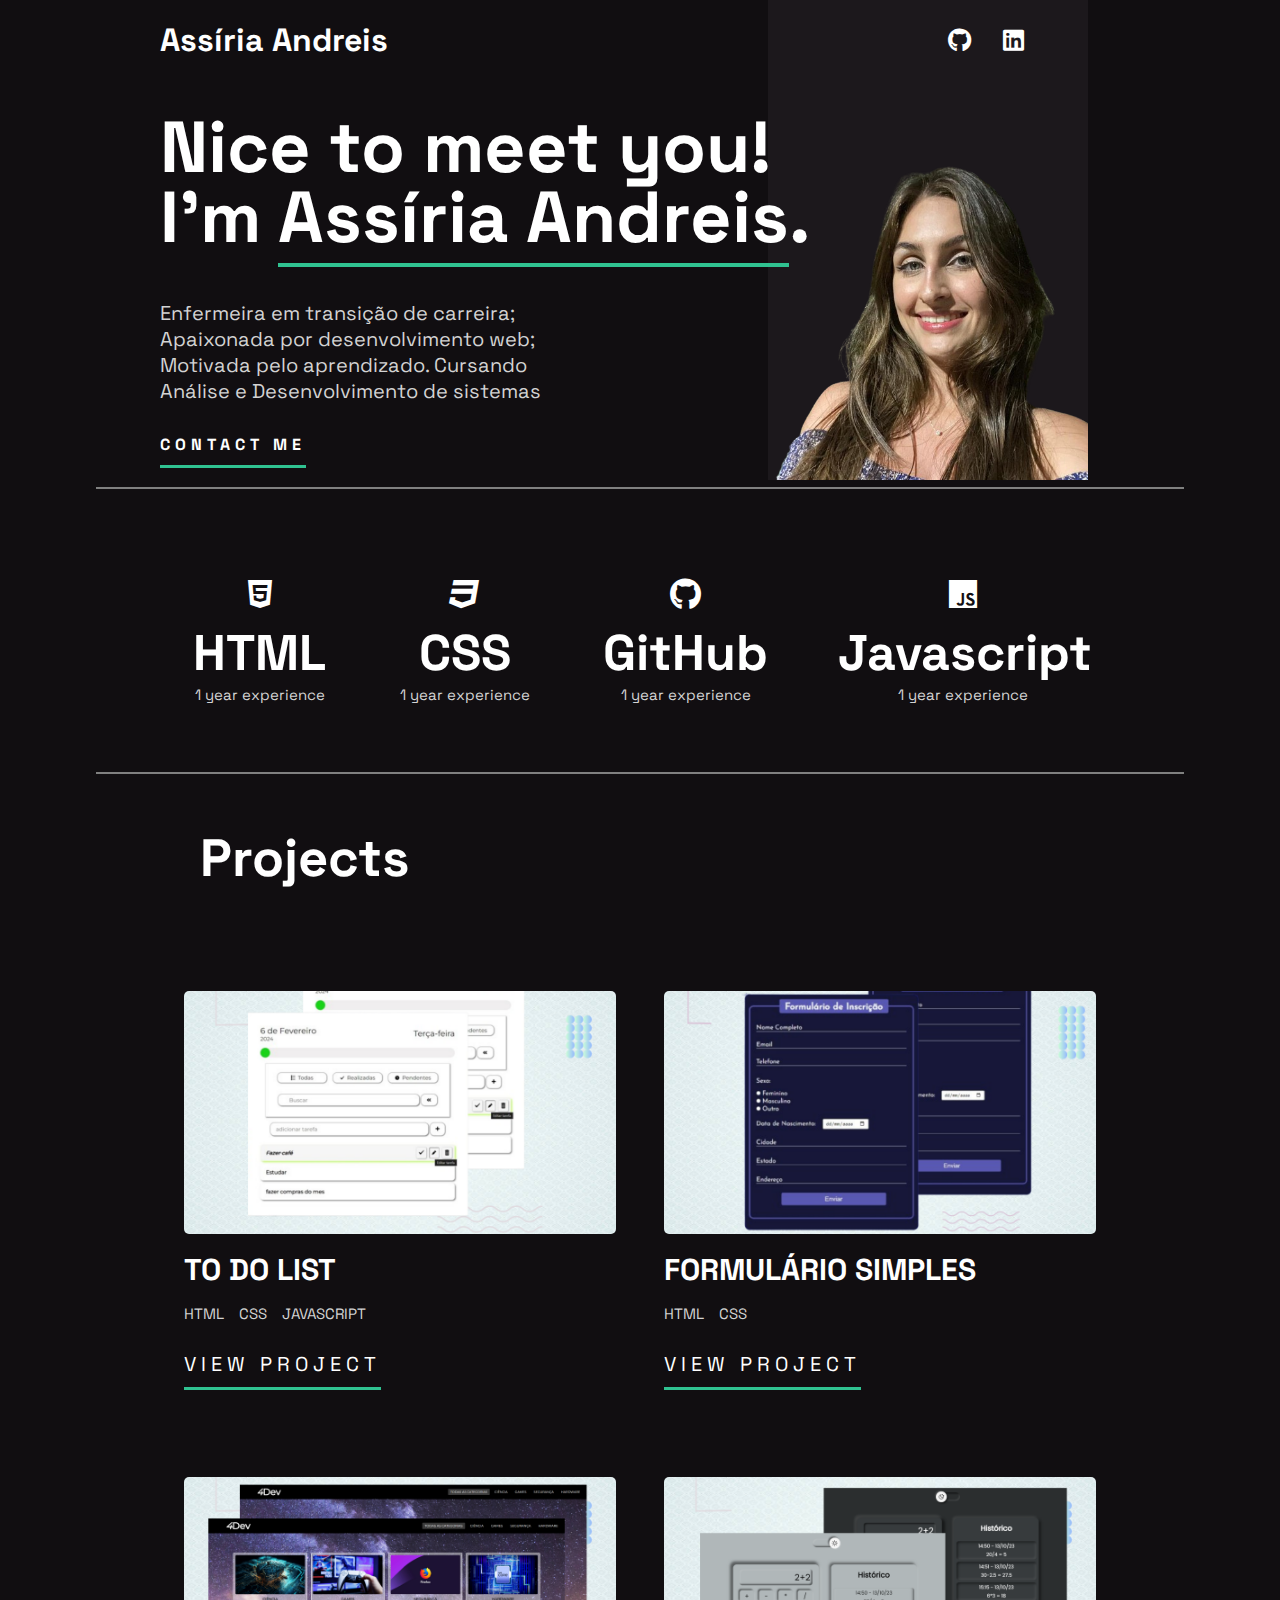
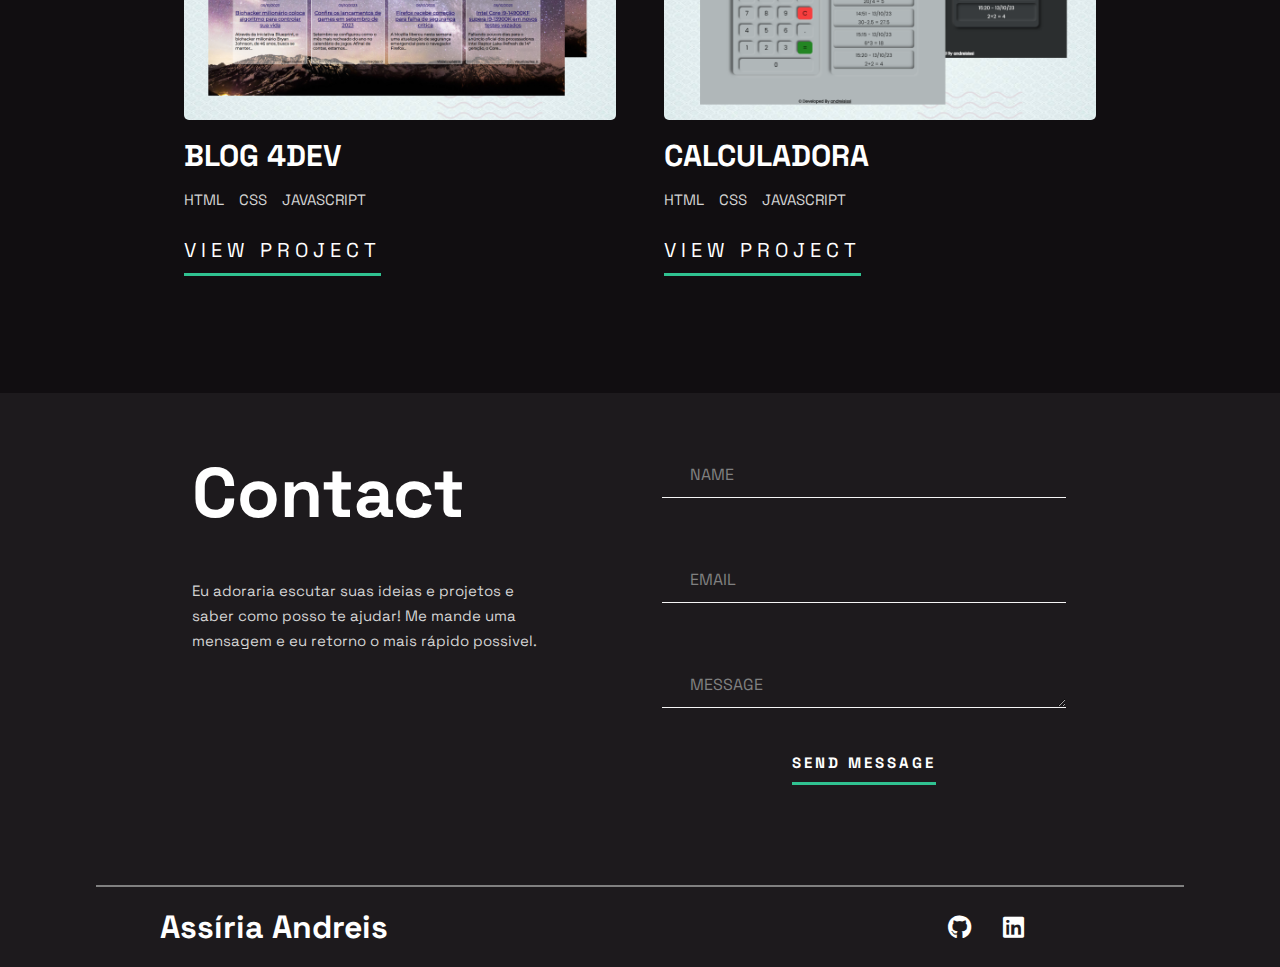
==== index.html @ 03dac084 "ajuste de caminhos" ====
<!DOCTYPE html>
<html lang="pt-BR">
<head>
   <meta charset="UTF-8">
   <meta name="viewport" content="width=device-width, initial-scale=1.0">
   <link rel="stylesheet" href="https://cdnjs.cloudflare.com/ajax/libs/font-awesome/6.5.1/css/all.min.css">
   <!-- FONT -->
   <link rel="preconnect" href="https://fonts.googleapis.com">
   <link rel="preconnect" href="https://fonts.gstatic.com" crossorigin>
   <link href="https://fonts.googleapis.com/css2?family=Space+Grotesk&display=swap" rel="stylesheet">
   <!-- ARQUIVO CSS -->
   <link rel="stylesheet" href="./assets/css/style.css">
   <link rel="stylesheet" href="./assets/css/media_query.css">
   <title>Portfólio - Assíria</title>
</head>
<body>
   <main>
      <nav class="container_nav_footer">
         <h1><strong>Assíria Andreis</strong></h1>
         <ul>
            <a href="https://github.com/andreisissi" target="_blank"><i class="fa-brands fa-github" style="color: #ffff"></i></a>
            <a href="https://www.linkedin.com/in/ass%C3%ADria-andreis-171aa1245/"><i class="fa-brands fa-linkedin" style="color: #ffff"></i></a>
         </ul>
      </nav>
<!-- PROFILE -->
      <section id="profile">
         <div class="container_foto">         
            <img src="./assets/img/me.png" alt="uma foto de Assíria sorrindo">
         </div>
         <div class="container_profile">
            <h2>Nice to meet you! <br> I'm <span class="span_name">Assíria Andreis</span>.</h2>
            <p>Enfermeira em transição de carreira;<br> Apaixonada por desenvolvimento web;<br> Motivada pelo aprendizado. Cursando<br> Análise e Desenvolvimento de sistemas</p>
            <a href="mailto:sissi.andreis@gmail.com"><strong>contact me</strong></a>
         </div>
      </section>
      <hr class="linha_hr">
<!-- EXPERIENCES -->
      <section id="experiences">

            <div class="div_experiences" style="text-transform: uppercase;">
               <i class="fa-brands fa-html5"></i><br>
               <strong>html</strong>
               <p>1 Year Experience</p>
            </div>

            <div class="div_experiences" style="text-transform: uppercase;">
               <i class="fa-brands fa-css3"></i><br>
               <strong>css</strong>
               <p>1 Year Experience</p>
            </div>
            
            <div class="div_experiences">
               <i class="fa-brands fa-github"></i><br>
               <strong>GitHub</strong>
               <p>1 Year Experience</p>
            </div>

            <div class="div_experiences">
               <i class="fa-brands fa-js"></i><br>
               <strong>Javascript</strong>
               <p>1 Year Experience</p>
            </div>

      </section>
      <hr class="linha_hr">
<!-- PROJETCS -->
      <section id="projects">
         <h2>Projects</h2>

         <div class="container_projetcs">
            <div class="container_img">
               <img src="./assets/img/todolist.img.png" alt="Imagem mostrando o To Do List pronto" class="project_img">
            </div>
            <p><strong>to do list</strong></p>
            <div class="container_span">
               <span>html</span>
               <span>css</span>
               <span>javascript</span>
            </div>
            <br>

            <a href="https://andreisissi.github.io/desafio_MOTOrez/" target="_blank">view project</a>
         </div>

         <div class="container_projetcs">
            <div class="container_img">
               <img src="./assets/img/formulario.img.png" alt="Imagem mostrando o formulário estático pronto com HTML e CSS" class="project_img">
            </div>
            <p><strong>formulário simples</strong></p>
            <div class="container_span">
               <span>html</span>
               <span>css</span>
            </div>
            <br>

            <a href="https://github.com/andreisissi/Formulario" target="_blank">view project</a>
         </div>

         <div class="container_projetcs">
            <div class="container_img">
               <img src="./assets/img/blog.img.png" alt="Imagem mostrando o Blog pronto com 4 cards falando sobre tecnologia" class="project_img">
            </div>
               <p><strong>Blog 4Dev</strong></p>
            <div class="container_span">
               <span>html</span>
               <span>css</span>
               <span>javascript</span>
            </div>
            <br>

            <a href="https://andreisissi.github.io/BlogJS/" target="_blank">view project</a>
         </div>

         <div class="container_projetcs">
            <div class="container_img">
               <img src="./assets/img/calculadora.img.png" alt="Imagem mostrando a calculadora pronta com o histórico ao lado. Ela possui modo ligth e modo dark" class="project_img">
            </div>
               <p><strong>Calculadora</strong></p>
            <div class="container_span">
               <span>html</span>
               <span>css</span>
               <span>javascript</span>
            </div>
            <br>

            <a href="https://andreisissi.github.io/calculadora-/" target="_blank">view project</a>
         </div>

      </section>
<!-- CONTACT -->
      <section id="contact">
         <div class="container_h2_contato">
            <h2>Contact</h2>
            <p>Eu adoraria escutar suas ideias e projetos e <br>saber como posso te ajudar! Me mande uma <br>mensagem e eu retorno o mais rápido possivel.</p>
         </div>
         <form action="https://api.staticforms.xyz/submit" method="post" class="container_form">

            <div class="container_input">
               <input type="text" id="name" class="input_contact" name="contato" required>
               <label for="text">NAME</label>
            </div>

            <div class="container_input">
               <input type="email" id="email" class="input_contact" name="contato" required>
               <label for="email">EMAIL</label>
            </div>

            <div class="container_input">
               <textarea name="message" id="message" cols="30" rows="10" name="contato" class="input_contact text_area" required></textarea>
               <label for="message">MESSAGE</label>
            </div>

            <button type="submit"><strong>send message</strong></button>

            <input type="hidden" name="accessKey"value="43419e12-dc5d-4f3d-9ddc-fcda96025823">
            <input type="hidden" name="redirectTo" value="http://127.0.0.1:5500/thankyou.html">
         </form>
         <hr class="linha_hr">
<!-- FOOTER -->
               <footer class="container_nav_footer">
                  <h1><strong>Assíria Andreis</strong></h1>
                  <ul>
                     <a href="https://github.com/andreisissi" target="_blank"><i class="fa-brands fa-github" style="color: #ffff"></i></a>
                     <a href="https://www.linkedin.com/in/ass%C3%ADria-andreis-171aa1245/"><i class="fa-brands fa-linkedin" style="color: #ffff"></i></a>
                  </ul>
               </footer>
         
      </section>

   </main>
</body>
</html>
---- assets/css/style.css ----
* {
   margin: 0;
   padding: 0;
   box-sizing: border-box;
}

:root {
   --border-color: rgb(48, 194, 145); 
   --background-body: #110e11;
   --color-font-body: white;
   --gray: lightgray;
}

body {
   background-color: var(--background-body);
   color: var(--color-font-body);
   font-family: 'Space Grotesk', sans-serif;
} 

/* -------------  NAV  ------------- */

.container_nav_footer {
   display: flex;
   align-items: center;
   flex-direction: column;
   padding-bottom: 50px;
}

.container_nav_footer h1 {
   font-size: 1.5rem;
   line-height: 5rem;
}

.container_nav_footer ul {
   display: flex;
   gap: 1rem;
   font-size: 1.3rem;
}

/* -------------  PROFILE  ------------- */

.container_foto {
   position: relative;
   background: linear-gradient(rgba(7, 19, 7, 0.076), #ffffff1f);
   width: 15rem;
   height: 17rem;
   z-index: -1;
   margin: auto;
}

.container_foto img {
   position: relative;
   width: 15rem;
   margin-top: 2rem;
}

.container_profile {
   margin: 5rem 0 5rem;
   text-align: center;
}

.container_profile h2 {
   font-size: 2rem;
}

.span_name {
   border-bottom: 4px solid var(--border-color);
}

.container_profile p {
   margin: 30px 0;
   color: var(--gray);
}

.container_profile a {
   text-align: center;
   text-decoration: none;
   color: var(--color-font-body);
   text-transform: uppercase;
   border-bottom: 3px solid var(--border-color);
   padding-bottom: 10px;
   letter-spacing: 5px;
}

.linha_hr {
   width: 90%;
   margin: auto;
}

/* -------------  EXPERIENCES ------------- */

.div_experiences {
   font-size: 30px;
   text-align: center;
   margin: 30px;
}

.div_experiences p {
   font-size: 15px; 
   color: var(--gray);
   text-transform: lowercase;
}

/* -------------  PROJECTS  ------------- */

#projects {
   font-size: 25px;
   width: 90%;
   margin: auto;
   margin-top: 5rem;
}

.container_projetcs{
   font-size: 20px;
   text-transform: uppercase;
   margin: auto;
   margin-top: 30px;
}

.container_projetcs img {
   width: 90%;
   margin-top: 20px;
   border-radius: 5px;
}

.container_projetcs p {
   margin: 10px 0;
   font-size: 25px;
}

.container_projetcs span {
   color: var(--gray);
   font-size: 15px;
   margin-right: 10px;
   margin-bottom: 10px;
}

.container_projetcs a {
   text-decoration: none;
   color: var(--color-font-body);
   border-bottom: 3px solid var(--border-color);
   padding-bottom: 10px;
   letter-spacing: 5px;
   font-size: 15px;
}

/* -------------  CONTACT  ------------- */

#contact {
   background-color: rgba(255, 255, 255, 0.051);
   margin-top: 80px;
   width: 100%;
   display: flex;
   flex-direction: column;
}

#contact h2 {
   font-size: 40px;
   text-align: center;
   padding: 50px 0 30px;
}

#contact p {
   width: 100%;
   text-align: center;
   margin-bottom: 50px;
   color: var(--gray);
   line-height: 25px;
}

.container_form {
   padding-bottom: 100px;
   display: flex;
   flex-direction: column;
}

.container_input{
   width: 100%;
   margin: 30px 0;
   position: relative;
   text-align: center;
}

.container_input label {
   position: absolute;
   top: 1px;
   left: 50px;
   cursor: pointer;
   color: gray;
}

.input_contact {
   width: 90%;
   height: 35px;
   background: none;
   border: none;
   outline: none;
   color: var(--color-font-body);

   border-bottom: 1px solid whitesmoke;
   font-size: 20px;
   margin-bottom: 10px;
   cursor: pointer;
}

.input_contact:focus {
   border-bottom: 2px solid var(--border-color);
}

.input_contact:focus ~ label,
.input_contact:valid ~ label {
   transform: translateY(-20px);
   transition: ease-in .3s;
   font-size: 13px;
   color: var(--border-color);
}

#contact button {
   background: none;
   border: none;
   color: var(--color-font-body);

   text-transform: uppercase;
   font-family: 'Space Grotesk', sans-serif;
   cursor: pointer;

   border-bottom: 3px solid var(--border-color);
   letter-spacing: 3px;
   font-size: 15px;
   padding-bottom: 10px;
   align-self: center;
}

/* PAGINA DO OBRIGADO */

.obrigada {
   display: flex;
   align-items: center;
   justify-content: center;
   flex-direction: column;
   margin-top: 15rem;
   line-height: 60px;
}

.obrigada h1 {
   font-size: 50px;
}

.obrigada p {
   font-size: 20px;
}

.obrigada a {
   border: 2px solid rgba(229, 228, 228, 0.353);
   border-radius: 5px;
   color: whitesmoke;
   padding: 2px 30px;
   font-size: 25px;
   text-decoration: none;
}

.obrigada a:hover {
   background-color: rgba(229, 228, 228, 0.176);
}
---- assets/css/media_query.css ----
/*
pequenas telas: até 600px
Celular: de 600px até 768px
Tablet: 768px até 992px
Desktop: 992px até 1200px
Grandes telas: acima de 1200px 
*/

@media screen and (min-width: 768px) and (max-width: 992px) { /* TABLET */

   /* -------------  NAV  ------------- */

.container_nav_footer {
   flex-direction: row;
   justify-content: space-between;
   padding: 0 2.5rem;
}

.container_nav_footer h1 {
   font-size: 2rem;
}

.container_nav_footer ul {
   display: flex;
   gap: 2rem;
   font-size: 1.5rem;
   margin-right: 4rem;
}

/* -------------  PROFILE  ------------- */

.container_foto {
   position: absolute;
   background: #1c181c;
   width: 20rem;
   height: 30rem;
   top: 0;
   right: 0;
}

.container_foto img {
   position: relative;
   width: 20rem;
   margin-top: 10rem;
}

.container_profile {
   text-align: left;
   margin-left: 2.5rem;
}

.container_profile h2 {
   font-size: 3rem;
}

.linha_hr {
   width: 90%;
   margin: auto;
   border: 1px solid gray;
}

/* -------------  EXPERIENCES ------------- */

#experiences {
   display: flex;
   flex-wrap: wrap;
   padding: 3rem 0;
   width: 90%;
   margin: auto;
}

.div_experiences {
   font-size: 50px;
   width: 300px;
   margin: 20px 0;
   text-align: left;
}

.div_experiences i {
   font-size: 35px;
}
/* -------------  PROJECTS  ------------- */

#projects {
   font-size: 40px;
   display: flex;
   flex-wrap: wrap;
}

#projects h2 {
   width: 100%;
}

.container_projetcs{
   width: 50%;
}

.container_projetcs p {
   font-size: 20px;
}

/* -------------  CONTACT  ------------- */

#contact h2 {
   font-size: 60px;
}

.container_input{
   width: 75%;
   margin: auto;
}

.input_contact {
   margin-bottom: 3rem;
}

}

@media screen and (min-width: 992px) and (max-width: 1200px) {  /* DESKTOP */

      /* -------------  NAV  ------------- */

.container_nav_footer {
   flex-direction: row;
   justify-content: space-between;
   padding: 0 5.5rem;
   width: 100%;
}

.container_nav_footer h1 {
   font-size: 1.5rem;
}

.container_nav_footer ul {
   display: flex;
   gap: 2rem;
   font-size: 1.5rem;
   margin-right: 4rem;
}

/* -------------  PROFILE  ------------- */

#profile {
   margin: 0 5.5rem;
}

.container_foto {
   position: absolute;
   background: #1c181c;
   width: 20rem;
   height: 30rem;
   top: 0;
   right: 5.5rem;
}

.container_foto img {
   position: relative;
   width: 20rem;
   margin-top: 10rem;
}

.container_profile {
   text-align: left;
   margin: 3rem 0 ;
}

.container_profile h2 {
   font-size: 4.2rem;
   line-height: 70px;
   margin-bottom: 3rem;
}

.container_profile p {
   letter-spacing: 1px;
}

.linha_hr {
   margin: auto;
   width: 85%;
   border: 1px solid gray;
}

/* -------------  EXPERIENCES ------------- */

#experiences {
   display: flex;
   padding: 3rem 0;
   margin: 0 5.5rem;
   justify-content: center;
}

.div_experiences {
   font-size: 40px;
   width: 220px;
   margin: 20px 0;
   text-align: center;
}

.div_experiences i {
   font-size: 2rem;
}

/* -------------  PROJECTS  ------------- */

#projects {
   display: flex;
   flex-wrap: wrap;
   margin: 3rem 5.5rem;
   font-size: 35px;
}

#projects h2 {
   width: 100%;
}

.container_projetcs{
   width: 45%;
   margin: 20px 10px;
}

.container_projetcs img {
   width: 100%;
   border-radius: 1px;
}

.container_projetcs p {
   font-size: 25px;
}

.container_projetcs span {
   margin-bottom: 5px;
}

.container_projetcs a {
   margin: 0;
}

/* -------------  CONTACT  ------------- */

#contact {
   display: flex;
   flex-direction: row;
   flex-wrap: wrap;
   width: 100%;
}

.container_h2_contato {
   width: 40%;
   margin-left: 5.5rem;
   display: flex;
   flex-wrap: wrap;
}

#contact h2 {
   font-size: 55px;
   height: 20%;
   margin: 40px 0 0 0;
   padding: 15px 0;
}

#contact p {
   font-size: 15px;
   text-align: left;
   margin: 15px 0 0 0;
   height: min-content;
   padding-bottom: 200px;
}

.container_form {
   width: 40%;
   margin: 2.5rem 0 0 4rem;
}

}

@media screen and (min-width: 1200px) {  /* GRANDES TELAS */
         /* -------------  NAV  ------------- */

.container_nav_footer {
   flex-direction: row;
   justify-content: space-between;
   padding: 0 10rem;
   width: 100%;
}

.container_nav_footer h1 {
   font-size: 2rem;
}

.container_nav_footer ul {
   display: flex;
   gap: 2rem;
   font-size: 1.5rem;
   margin-right: 6rem;
}

/* -------------  PROFILE  ------------- */

#profile {
   margin: 0 10rem;
}

.container_foto {
   position: absolute;
   background: #1c181c;
   width: 20rem;
   height: 30rem;
   top: 0;
   right: 12rem;
}

.container_foto img {
   position: relative;
   width: 20rem;
   margin-top: 10rem;
}

.container_profile {
   text-align: left;
   margin: 2rem 0 ;
}

.container_profile h2 {
   font-size: 4.5em;
   line-height: 70px;
   margin-bottom: 3rem;
}

.container_profile p {
   font-size: 20px;
}

.linha_hr {
   margin: auto;
   width: 85%;
   border: 1px solid gray;
}

/* -------------  EXPERIENCES ------------- */

#experiences {
   display: flex;
   justify-content: center;
   gap: 70px;

   margin: auto;
   padding: 3rem 0;
   width: 70%;
}

.div_experiences {
   font-size: 50px;
   width: 250px;
   margin: 20px 0;
   text-align: center;
}

.div_experiences i {
   font-size: 2rem;
}

/* -------------  PROJECTS  ------------- */

#projects {
   display: flex;
   flex-wrap: wrap;
   margin: auto;
   width: 75%;
   font-size: 35px;
   padding: 50px 0;
}

#projects h2 {
   width: 100%;
   margin-left: 2.5rem;
}

.container_projetcs{
   width: 45%;
   margin: auto;
   padding-top: 5rem;
}

.container_projetcs img {
   width: 100%;
   border-radius: 5px;
}

.container_projetcs p {
   font-size: 30px;
}

.container_projetcs span {
   margin-bottom: 5px;
}

.container_projetcs a {
   font-size: 20px;
}

/* -------------  CONTACT  ------------- */

#contact {
   display: flex;
   flex-direction: row;
   flex-wrap: wrap;

   justify-content: center;
}

.container_h2_contato {
   display: flex;
   flex-wrap: wrap;
   width: max-content;
   width: 35%;
}

#contact h2 {
   font-size: 70px;
   height: 20%;
   margin: 40px 0 0 0;
   padding: 15px 0;
}

#contact p {
   font-size: 15px;
   text-align: left;
   margin: 15px 0 0 0;
   height: min-content;
   padding-bottom: 200px;
}

.container_form {
  width: 35%;
  margin-top: 2.5rem;
}

}
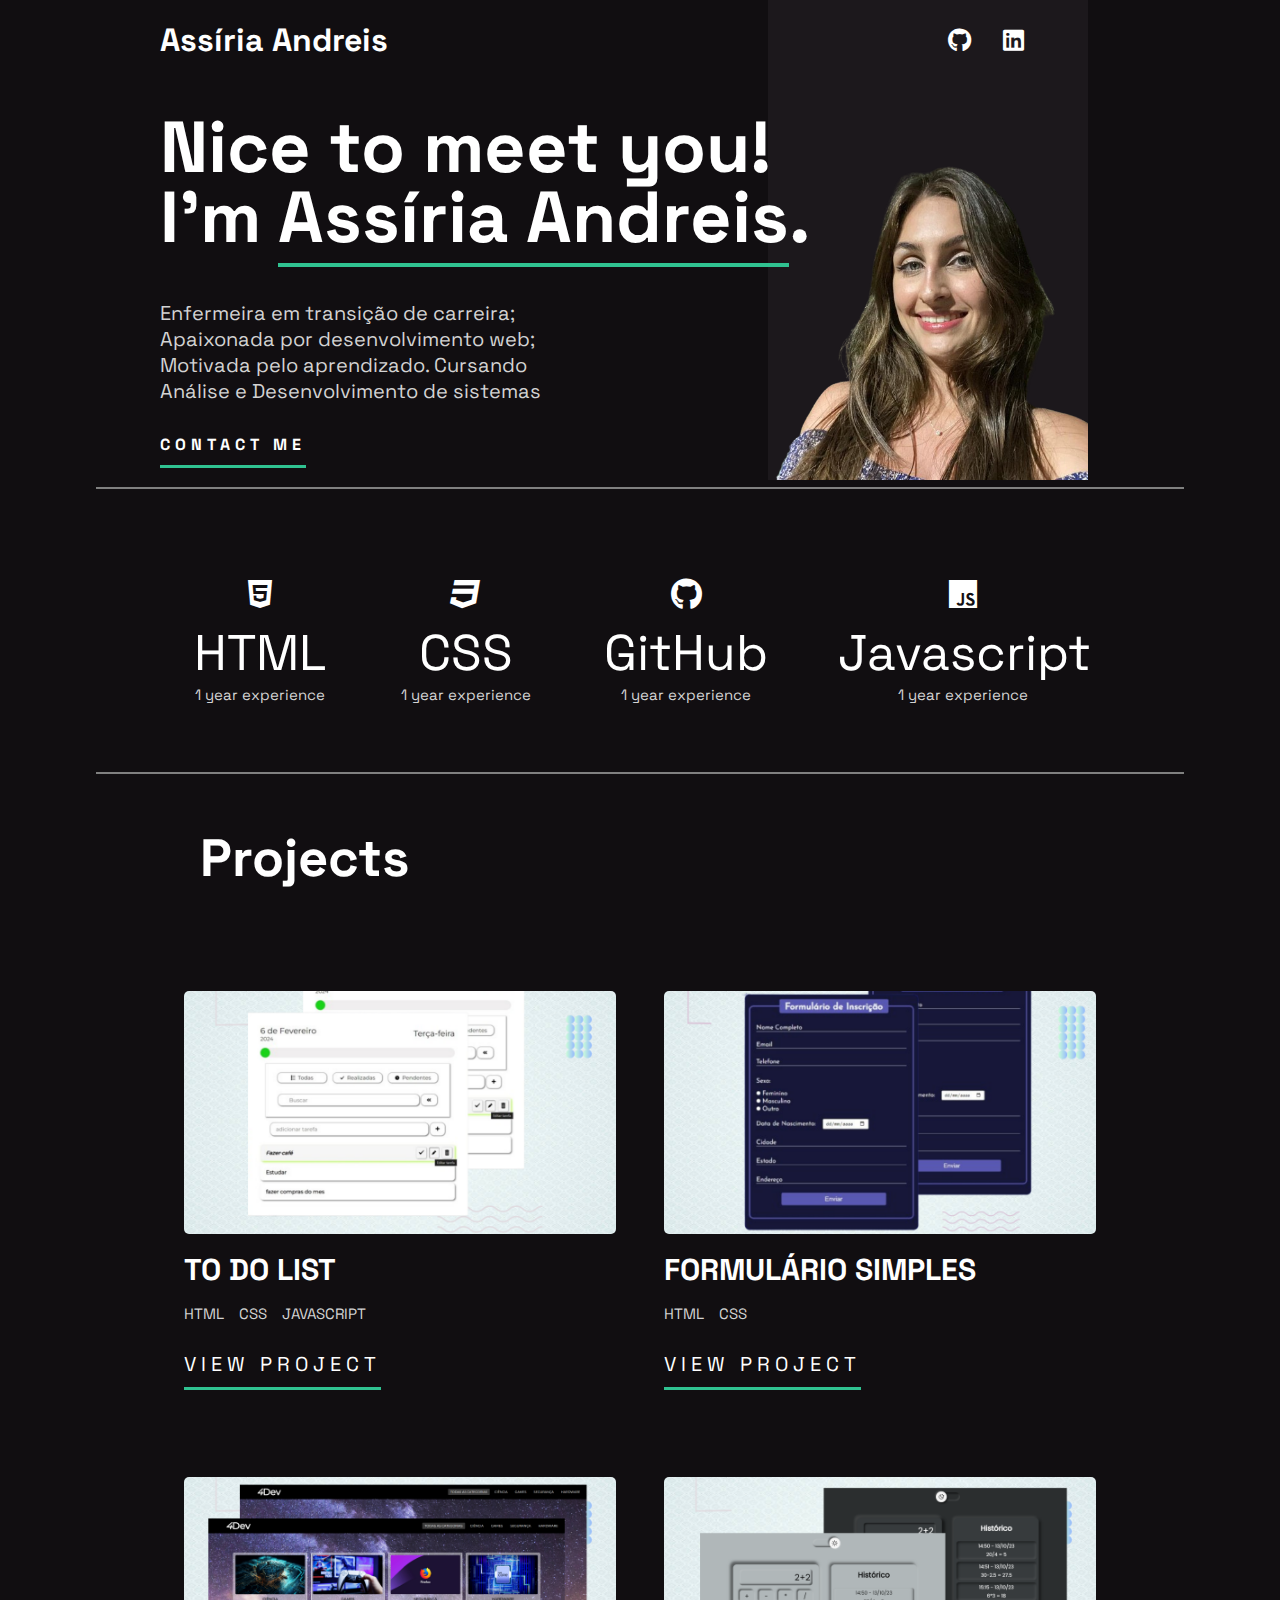
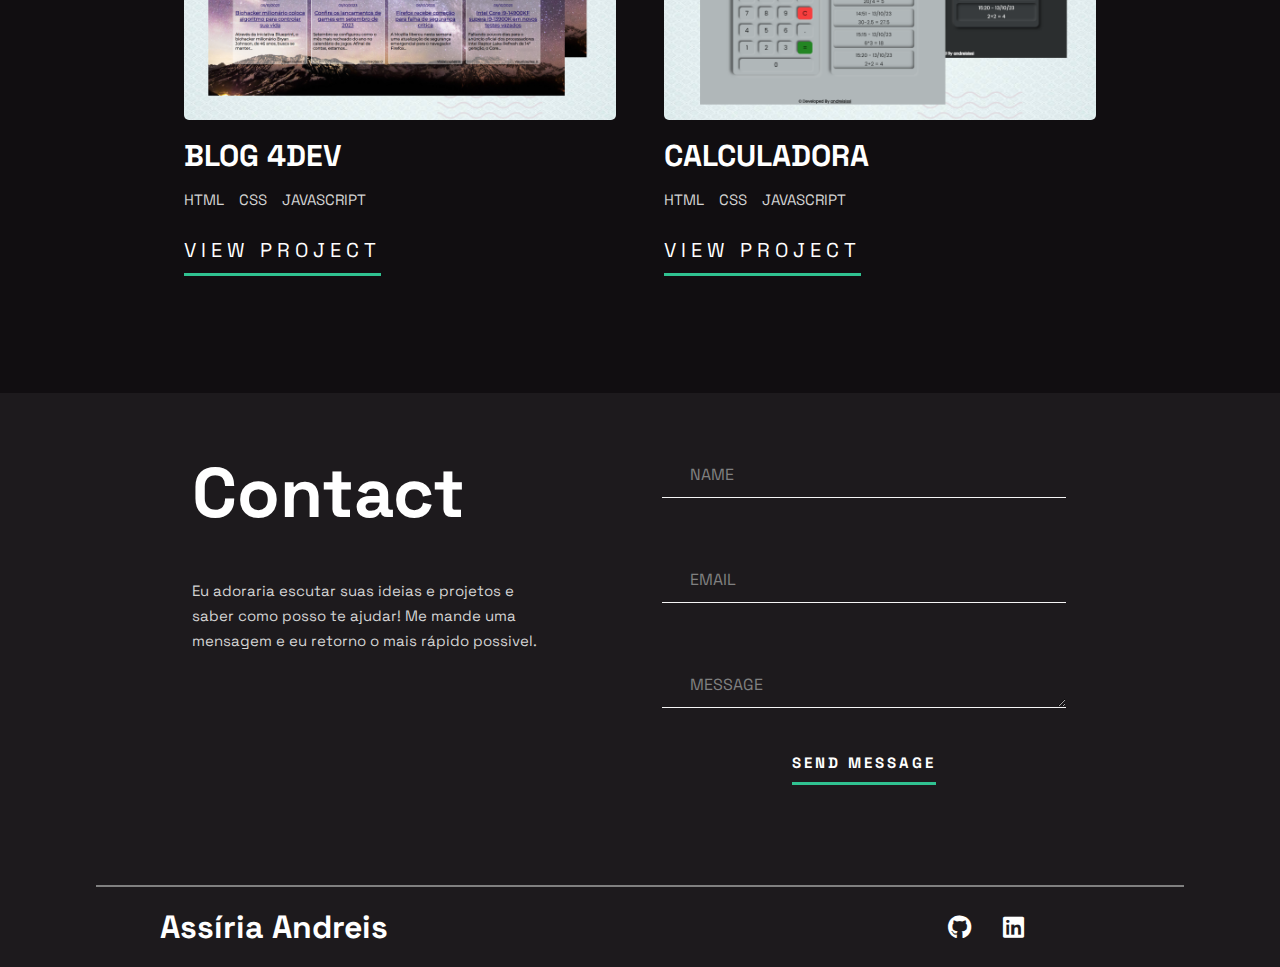
==== commit d558bf9f: "ajuste de classes" ====
--- a/index.html
+++ b/index.html
@@ -4,6 +4,7 @@
    <meta charset="UTF-8">
    <meta name="viewport" content="width=device-width, initial-scale=1.0">
    <link rel="stylesheet" href="https://cdnjs.cloudflare.com/ajax/libs/font-awesome/6.5.1/css/all.min.css">
+   <link rel="shortcut icon" href="/TarefaCSS/download20230504114118.png" type="image/x-icon">
    <!-- FONT -->
    <link rel="preconnect" href="https://fonts.googleapis.com">
    <link rel="preconnect" href="https://fonts.gstatic.com" crossorigin>
@@ -15,64 +16,66 @@
 </head>
 <body>
    <main>
-      <nav class="container_nav_footer">
-         <h1><strong>Assíria Andreis</strong></h1>
-         <ul>
+      <nav class="nav">
+         <h1 class="nav__h1">Assíria Andreis</h1>
+         <ul class="nav__ul">
             <a href="https://github.com/andreisissi" target="_blank"><i class="fa-brands fa-github" style="color: #ffff"></i></a>
             <a href="https://www.linkedin.com/in/ass%C3%ADria-andreis-171aa1245/"><i class="fa-brands fa-linkedin" style="color: #ffff"></i></a>
          </ul>
       </nav>
 <!-- PROFILE -->
-      <section id="profile">
-         <div class="container_foto">         
+      <section class="profileSection">
+         <div class="profileSection__imgContainer">         
             <img src="./assets/img/me.png" alt="uma foto de Assíria sorrindo">
          </div>
-         <div class="container_profile">
-            <h2>Nice to meet you! <br> I'm <span class="span_name">Assíria Andreis</span>.</h2>
-            <p>Enfermeira em transição de carreira;<br> Apaixonada por desenvolvimento web;<br> Motivada pelo aprendizado. Cursando<br> Análise e Desenvolvimento de sistemas</p>
+         <div class="profileSection__apresentacaoContainer">
+            <h2 class="apresentacaoContainer__h2">Nice to meet you! <br> I'm <span class="apresentacaoContainer__spanName">Assíria Andreis</span>.</h2>
+            <p class="apresentacaoContainer__sobreMim">Enfermeira em transição de carreira;<br> Apaixonada por desenvolvimento web;<br> Motivada pelo aprendizado. Cursando<br> Análise e Desenvolvimento de sistemas</p>
             <a href="mailto:sissi.andreis@gmail.com"><strong>contact me</strong></a>
          </div>
       </section>
       <hr class="linha_hr">
+
 <!-- EXPERIENCES -->
-      <section id="experiences">
+      <section class="experiencesSection">
 
-            <div class="div_experiences" style="text-transform: uppercase;">
+            <div class="experiencesSection__experiencesContainer" style="text-transform: uppercase;">
                <i class="fa-brands fa-html5"></i><br>
-               <strong>html</strong>
-               <p>1 Year Experience</p>
+               <p class="experiencesContainer__exp">html</p>
+               <p class="experiencesContainer__expTime">1 Year Experience</p>
             </div>
 
-            <div class="div_experiences" style="text-transform: uppercase;">
+            <div class="experiencesSection__experiencesContainer" style="text-transform: uppercase;">
                <i class="fa-brands fa-css3"></i><br>
-               <strong>css</strong>
-               <p>1 Year Experience</p>
+               <p class="experiencesContainer__exp">css</p>
+               <p class="experiencesContainer__expTime">1 Year Experience</p>
             </div>
             
-            <div class="div_experiences">
+            <div class="experiencesSection__experiencesContainer">
                <i class="fa-brands fa-github"></i><br>
-               <strong>GitHub</strong>
-               <p>1 Year Experience</p>
+               <p class="experiencesContainer__exp">GitHub</p>
+               <p class="experiencesContainer__expTime">1 Year Experience</p>
             </div>
 
-            <div class="div_experiences">
+            <div class="experiencesSection__experiencesContainer">
                <i class="fa-brands fa-js"></i><br>
-               <strong>Javascript</strong>
-               <p>1 Year Experience</p>
+               <p class="experiencesContainer__exp">Javascript</p>
+               <p class="experiencesContainer__expTime">1 Year Experience</p>
             </div>
 
       </section>
       <hr class="linha_hr">
+
 <!-- PROJETCS -->
-      <section id="projects">
+      <section class="projectsSection">
          <h2>Projects</h2>
 
-         <div class="container_projetcs">
-            <div class="container_img">
-               <img src="./assets/img/todolist.img.png" alt="Imagem mostrando o To Do List pronto" class="project_img">
+         <div class="projectsSection__projectsContainer">
+            <div class="projectsContainer__containerImg">
+               <img src="./assets/img/todolist.img.png" alt="Imagem mostrando o To Do List pronto">
             </div>
             <p><strong>to do list</strong></p>
-            <div class="container_span">
+            <div class="projectsSection__containerSpan">
                <span>html</span>
                <span>css</span>
                <span>javascript</span>
@@ -82,12 +85,12 @@
             <a href="https://andreisissi.github.io/desafio_MOTOrez/" target="_blank">view project</a>
          </div>
 
-         <div class="container_projetcs">
-            <div class="container_img">
-               <img src="./assets/img/formulario.img.png" alt="Imagem mostrando o formulário estático pronto com HTML e CSS" class="project_img">
+         <div class="projectsSection__projectsContainer">
+            <div class="projectsContainer__containerImg">
+               <img src="./assets/img/formulario.img.png" alt="Imagem mostrando o formulário estático pronto com HTML e CSS">
             </div>
             <p><strong>formulário simples</strong></p>
-            <div class="container_span">
+            <div class="projectsSection__containerSpan">
                <span>html</span>
                <span>css</span>
             </div>
@@ -96,12 +99,12 @@
             <a href="https://github.com/andreisissi/Formulario" target="_blank">view project</a>
          </div>
 
-         <div class="container_projetcs">
-            <div class="container_img">
-               <img src="./assets/img/blog.img.png" alt="Imagem mostrando o Blog pronto com 4 cards falando sobre tecnologia" class="project_img">
+         <div class="projectsSection__projectsContainer">
+            <div class="projectsContainer__containerImg">
+               <img src="./assets/img/blog.img.png" alt="Imagem mostrando o Blog pronto com 4 cards falando sobre tecnologia">
             </div>
                <p><strong>Blog 4Dev</strong></p>
-            <div class="container_span">
+            <div class="projectsSection__containerSpan">
                <span>html</span>
                <span>css</span>
                <span>javascript</span>
@@ -111,12 +114,12 @@
             <a href="https://andreisissi.github.io/BlogJS/" target="_blank">view project</a>
          </div>
 
-         <div class="container_projetcs">
-            <div class="container_img">
-               <img src="./assets/img/calculadora.img.png" alt="Imagem mostrando a calculadora pronta com o histórico ao lado. Ela possui modo ligth e modo dark" class="project_img">
+         <div class="projectsSection__projectsContainer">
+            <div class="projectsContainer__containerImg">
+               <img src="./assets/img/calculadora.img.png" alt="Imagem mostrando a calculadora pronta com o histórico ao lado. Ela possui modo ligth e modo dark">
             </div>
                <p><strong>Calculadora</strong></p>
-            <div class="container_span">
+            <div class="projectsSection__containerSpan">
                <span>html</span>
                <span>css</span>
                <span>javascript</span>
@@ -127,43 +130,43 @@
          </div>
 
       </section>
+
 <!-- CONTACT -->
-      <section id="contact">
-         <div class="container_h2_contato">
+      <section class="contactSection">
+         <div class="contactSection__textContato">
             <h2>Contact</h2>
             <p>Eu adoraria escutar suas ideias e projetos e <br>saber como posso te ajudar! Me mande uma <br>mensagem e eu retorno o mais rápido possivel.</p>
          </div>
-         <form action="https://api.staticforms.xyz/submit" method="post" class="container_form">
+         <form action="https://api.sheetmonkey.io/form/3cntwEdcuiCGkUKGxNbVMN" method="post" class="contactSection__containerForm">
 
-            <div class="container_input">
-               <input type="text" id="name" class="input_contact" name="contato" required>
+            <div class="containerForm__inputContainer">
+               <input type="text" id="name" class="inputContainer__input" name="name" required>
                <label for="text">NAME</label>
             </div>
 
-            <div class="container_input">
-               <input type="email" id="email" class="input_contact" name="contato" required>
+            <div class="containerForm__inputContainer">
+               <input type="email" id="email" class="inputContainer__input" name="email" required>
                <label for="email">EMAIL</label>
             </div>
 
-            <div class="container_input">
-               <textarea name="message" id="message" cols="30" rows="10" name="contato" class="input_contact text_area" required></textarea>
+            <div class="containerForm__inputContainer">
+               <textarea name="message" id="message" cols="30" rows="10" name="message" class="inputContainer__input" required></textarea>
                <label for="message">MESSAGE</label>
             </div>
 
             <button type="submit"><strong>send message</strong></button>
 
-            <input type="hidden" name="accessKey"value="43419e12-dc5d-4f3d-9ddc-fcda96025823">
-            <input type="hidden" name="redirectTo" value="http://127.0.0.1:5500/thankyou.html">
          </form>
          <hr class="linha_hr">
+
 <!-- FOOTER -->
-               <footer class="container_nav_footer">
-                  <h1><strong>Assíria Andreis</strong></h1>
-                  <ul>
-                     <a href="https://github.com/andreisissi" target="_blank"><i class="fa-brands fa-github" style="color: #ffff"></i></a>
-                     <a href="https://www.linkedin.com/in/ass%C3%ADria-andreis-171aa1245/"><i class="fa-brands fa-linkedin" style="color: #ffff"></i></a>
-                  </ul>
-               </footer>
+         <footer class="contactSection__footer">
+            <h1 class="footer__h1">Assíria Andreis</h1>
+            <ul class="footer__ul">
+               <a href="https://github.com/andreisissi" target="_blank"><i class="fa-brands fa-github" style="color: #ffff"></i></a>
+               <a href="https://www.linkedin.com/in/ass%C3%ADria-andreis-171aa1245/"><i class="fa-brands fa-linkedin" style="color: #ffff"></i></a>
+            </ul>
+         </footer>
          
       </section>
 
--- a/assets/css/style.css
+++ b/assets/css/style.css
@@ -19,19 +19,19 @@
 
 /* -------------  NAV  ------------- */
 
-.container_nav_footer {
+.nav {
    display: flex;
    align-items: center;
    flex-direction: column;
    padding-bottom: 50px;
 }
 
-.container_nav_footer h1 {
+.nav__h1 {
    font-size: 1.5rem;
    line-height: 5rem;
 }
 
-.container_nav_footer ul {
+.nav__ul {
    display: flex;
    gap: 1rem;
    font-size: 1.3rem;
@@ -39,7 +39,7 @@
 
 /* -------------  PROFILE  ------------- */
 
-.container_foto {
+.profileSection__imgContainer {
    position: relative;
    background: linear-gradient(rgba(7, 19, 7, 0.076), #ffffff1f);
    width: 15rem;
@@ -48,31 +48,31 @@
    margin: auto;
 }
 
-.container_foto img {
+.profileSection__imgContainer img {
    position: relative;
    width: 15rem;
    margin-top: 2rem;
 }
 
-.container_profile {
+.profileSection__apresentacaoContainer {
    margin: 5rem 0 5rem;
    text-align: center;
 }
 
-.container_profile h2 {
+.apresentacaoContainer__h2 {
    font-size: 2rem;
 }
 
-.span_name {
+.apresentacaoContainer__spanName {
    border-bottom: 4px solid var(--border-color);
 }
 
-.container_profile p {
+.apresentacaoContainer__sobreMim {
    margin: 30px 0;
    color: var(--gray);
 }
 
-.container_profile a {
+.profileSection__apresentacaoContainer a {
    text-align: center;
    text-decoration: none;
    color: var(--color-font-body);
@@ -89,13 +89,13 @@
 
 /* -------------  EXPERIENCES ------------- */
 
-.div_experiences {
+.experiencesSection__experiencesContainer {
    font-size: 30px;
    text-align: center;
    margin: 30px;
 }
 
-.div_experiences p {
+.experiencesContainer__expTime {
    font-size: 15px; 
    color: var(--gray);
    text-transform: lowercase;
@@ -103,39 +103,39 @@
 
 /* -------------  PROJECTS  ------------- */
 
-#projects {
+.projectsSection {
    font-size: 25px;
    width: 90%;
    margin: auto;
    margin-top: 5rem;
 }
 
-.container_projetcs{
+.projectsSection__projectsContainer{
    font-size: 20px;
    text-transform: uppercase;
    margin: auto;
    margin-top: 30px;
 }
 
-.container_projetcs img {
+.projectsContainer__containerImg img {
    width: 90%;
    margin-top: 20px;
    border-radius: 5px;
 }
 
-.container_projetcs p {
+.projectsSection__projectsContainer p {
    margin: 10px 0;
    font-size: 25px;
 }
 
-.container_projetcs span {
+.projectsSection__containerSpan span {
    color: var(--gray);
    font-size: 15px;
    margin-right: 10px;
    margin-bottom: 10px;
 }
 
-.container_projetcs a {
+.projectsSection__projectsContainer a {
    text-decoration: none;
    color: var(--color-font-body);
    border-bottom: 3px solid var(--border-color);
@@ -146,7 +146,7 @@
 
 /* -------------  CONTACT  ------------- */
 
-#contact {
+.contactSection {
    background-color: rgba(255, 255, 255, 0.051);
    margin-top: 80px;
    width: 100%;
@@ -154,13 +154,13 @@
    flex-direction: column;
 }
 
-#contact h2 {
+.contactSection__textContato h2 {
    font-size: 40px;
    text-align: center;
    padding: 50px 0 30px;
 }
 
-#contact p {
+.contactSection__textContato p {
    width: 100%;
    text-align: center;
    margin-bottom: 50px;
@@ -168,20 +168,20 @@
    line-height: 25px;
 }
 
-.container_form {
+.contactSection__containerForm {
    padding-bottom: 100px;
    display: flex;
    flex-direction: column;
 }
 
-.container_input{
+.containerForm__inputContainer {
    width: 100%;
    margin: 30px 0;
    position: relative;
    text-align: center;
 }
 
-.container_input label {
+.containerForm__inputContainer label {
    position: absolute;
    top: 1px;
    left: 50px;
@@ -189,7 +189,7 @@
    color: gray;
 }
 
-.input_contact {
+.inputContainer__input {
    width: 90%;
    height: 35px;
    background: none;
@@ -203,19 +203,19 @@
    cursor: pointer;
 }
 
-.input_contact:focus {
+.inputContainer__input:focus {
    border-bottom: 2px solid var(--border-color);
 }
 
-.input_contact:focus ~ label,
-.input_contact:valid ~ label {
+.inputContainer__input:focus ~ label,
+.inputContainer__input:valid ~ label {
    transform: translateY(-20px);
    transition: ease-in .3s;
    font-size: 13px;
    color: var(--border-color);
 }
 
-#contact button {
+.contactSection button {
    background: none;
    border: none;
    color: var(--color-font-body);
@@ -231,6 +231,26 @@
    align-self: center;
 }
 
+/*      FOOTER        */
+
+.contactSection__footer {
+   display: flex;
+   align-items: center;
+   flex-direction: column;
+   padding-bottom: 50px;
+}
+
+.footer__h1 {
+   font-size: 1.5rem;
+   line-height: 5rem;
+}
+
+.footer__ul {
+   display: flex;
+   gap: 1rem;
+   font-size: 1.3rem;
+}
+
 /* PAGINA DO OBRIGADO */
 
 .obrigada {
@@ -240,6 +260,9 @@
    flex-direction: column;
    margin-top: 15rem;
    line-height: 60px;
+   text-align: center;
+   margin-left: 20px;
+   margin-right: 20px;
 }
 
 .obrigada h1 {
--- a/assets/css/media_query.css
+++ b/assets/css/media_query.css
@@ -10,17 +10,17 @@
 
    /* -------------  NAV  ------------- */
 
-.container_nav_footer {
+.nav {
    flex-direction: row;
    justify-content: space-between;
    padding: 0 2.5rem;
 }
 
-.container_nav_footer h1 {
-   font-size: 2rem;
-}
-
-.container_nav_footer ul {
+.nav__h1 {
+   font-size: 2rem;
+}
+
+.nav__ul {
    display: flex;
    gap: 2rem;
    font-size: 1.5rem;
@@ -29,7 +29,7 @@
 
 /* -------------  PROFILE  ------------- */
 
-.container_foto {
+.profileSection__imgContainer {
    position: absolute;
    background: #1c181c;
    width: 20rem;
@@ -38,18 +38,18 @@
    right: 0;
 }
 
-.container_foto img {
+.profileSection__imgContainer img {
    position: relative;
    width: 20rem;
    margin-top: 10rem;
 }
 
-.container_profile {
+.profileSection__apresentacaoContainer {
    text-align: left;
    margin-left: 2.5rem;
 }
 
-.container_profile h2 {
+.apresentacaoContainer__h2 {
    font-size: 3rem;
 }
 
@@ -61,7 +61,7 @@
 
 /* -------------  EXPERIENCES ------------- */
 
-#experiences {
+.experiencesSection {
    display: flex;
    flex-wrap: wrap;
    padding: 3rem 0;
@@ -69,69 +69,88 @@
    margin: auto;
 }
 
-.div_experiences {
+.experiencesSection__experiencesContainer {
    font-size: 50px;
    width: 300px;
    margin: 20px 0;
    text-align: left;
 }
 
-.div_experiences i {
+.experiencesSection__experiencesContainer i {
    font-size: 35px;
 }
 /* -------------  PROJECTS  ------------- */
 
-#projects {
+.projectsSection {
    font-size: 40px;
    display: flex;
    flex-wrap: wrap;
 }
 
-#projects h2 {
-   width: 100%;
-}
-
-.container_projetcs{
+.projectsSection h2 {
+   width: 100%;
+}
+
+.projectsSection__projectsContainer{
    width: 50%;
 }
 
-.container_projetcs p {
+.projectsSection__projectsContainer p {
    font-size: 20px;
 }
 
 /* -------------  CONTACT  ------------- */
 
-#contact h2 {
+.contactSection__textContato h2 {
    font-size: 60px;
 }
 
-.container_input{
+.containerForm__inputContainer{
    width: 75%;
    margin: auto;
 }
 
-.input_contact {
+.inputContainer__input {
    margin-bottom: 3rem;
 }
 
+/* -------------  FOOTER  ------------- */
+
+.contactSection__footer {
+   flex-direction: row;
+   justify-content: space-between;
+   padding: 0 2.5rem;
+}
+
+.footer__h1 {
+   font-size: 2rem;
+}
+
+.footer__ul {
+   display: flex;
+   gap: 2rem;
+   font-size: 1.5rem;
+   margin-right: 4rem;
+}
+
 }
 
 @media screen and (min-width: 992px) and (max-width: 1200px) {  /* DESKTOP */
 
       /* -------------  NAV  ------------- */
 
-.container_nav_footer {
+.nav {
    flex-direction: row;
    justify-content: space-between;
    padding: 0 5.5rem;
    width: 100%;
 }
 
-.container_nav_footer h1 {
-   font-size: 1.5rem;
-}
-
-.container_nav_footer ul {
+.nav__h1 {
+   font-size: 1.5rem;
+}
+
+.nav__ul {
    display: flex;
    gap: 2rem;
    font-size: 1.5rem;
@@ -140,11 +159,11 @@
 
 /* -------------  PROFILE  ------------- */
 
-#profile {
+.profileSection {
    margin: 0 5.5rem;
 }
 
-.container_foto {
+.profileSection__imgContainer {
    position: absolute;
    background: #1c181c;
    width: 20rem;
@@ -153,24 +172,24 @@
    right: 5.5rem;
 }
 
-.container_foto img {
+.profileSection__imgContainer img {
    position: relative;
    width: 20rem;
    margin-top: 10rem;
 }
 
-.container_profile {
+.profileSection__apresentacaoContainer {
    text-align: left;
    margin: 3rem 0 ;
 }
 
-.container_profile h2 {
+.apresentacaoContainer__h2 {
    font-size: 4.2rem;
    line-height: 70px;
    margin-bottom: 3rem;
 }
 
-.container_profile p {
+.apresentacaoContainer__sobreMim {
    letter-spacing: 1px;
 }
 
@@ -182,34 +201,34 @@
 
 /* -------------  EXPERIENCES ------------- */
 
-#experiences {
+.experiencesSection {
    display: flex;
    padding: 3rem 0;
    margin: 0 5.5rem;
    justify-content: center;
 }
 
-.div_experiences {
+.experiencesSection__experiencesContainer {
    font-size: 40px;
    width: 220px;
    margin: 20px 0;
    text-align: center;
 }
 
-.div_experiences i {
+.experiencesSection__experiencesContainer i {
    font-size: 2rem;
 }
 
 /* -------------  PROJECTS  ------------- */
 
-#projects {
+.projectsSection {
    display: flex;
    flex-wrap: wrap;
    margin: 3rem 5.5rem;
    font-size: 35px;
 }
 
-#projects h2 {
+.projectsSection h2 {
    width: 100%;
 }
 
@@ -218,47 +237,47 @@
    margin: 20px 10px;
 }
 
-.container_projetcs img {
+.projectsSection__projectsContaine img {
    width: 100%;
    border-radius: 1px;
 }
 
-.container_projetcs p {
+.projectsSection__projectsContainer p {
    font-size: 25px;
 }
 
-.container_projetcs span {
+.projectsSection__containerSpan span {
    margin-bottom: 5px;
 }
 
-.container_projetcs a {
+.projectsSection a {
    margin: 0;
 }
 
 /* -------------  CONTACT  ------------- */
 
-#contact {
-   display: flex;
-   flex-direction: row;
-   flex-wrap: wrap;
-   width: 100%;
-}
-
-.container_h2_contato {
+.contactSection {
+   display: flex;
+   flex-direction: row;
+   flex-wrap: wrap;
+   width: 100%;
+}
+
+.contactSection__textContato {
    width: 40%;
    margin-left: 5.5rem;
    display: flex;
    flex-wrap: wrap;
 }
 
-#contact h2 {
+.contactSection__textContato h2 {
    font-size: 55px;
    height: 20%;
    margin: 40px 0 0 0;
    padding: 15px 0;
 }
 
-#contact p {
+.contactSection__textContato p {
    font-size: 15px;
    text-align: left;
    margin: 15px 0 0 0;
@@ -266,28 +285,48 @@
    padding-bottom: 200px;
 }
 
-.container_form {
+.contactSection__containerForm {
    width: 40%;
    margin: 2.5rem 0 0 4rem;
 }
 
+/* -------------  FOOTER  ------------- */
+
+.contactSection__footer {
+   flex-direction: row;
+   justify-content: space-between;
+   padding: 0 5.5rem;
+   width: 100%;
+}
+
+.footer__h1 {
+   font-size: 1.5rem;
+}
+
+.footer__ul {
+   display: flex;
+   gap: 2rem;
+   font-size: 1.5rem;
+   margin-right: 4rem;
+}
+
 }
 
 @media screen and (min-width: 1200px) {  /* GRANDES TELAS */
          /* -------------  NAV  ------------- */
 
-.container_nav_footer {
+.nav {
    flex-direction: row;
    justify-content: space-between;
    padding: 0 10rem;
    width: 100%;
 }
 
-.container_nav_footer h1 {
-   font-size: 2rem;
-}
-
-.container_nav_footer ul {
+.nav__h1 {
+   font-size: 2rem;
+}
+
+.nav__ul {
    display: flex;
    gap: 2rem;
    font-size: 1.5rem;
@@ -296,11 +335,11 @@
 
 /* -------------  PROFILE  ------------- */
 
-#profile {
+.profileSection {
    margin: 0 10rem;
 }
 
-.container_foto {
+.profileSection__imgContainer {
    position: absolute;
    background: #1c181c;
    width: 20rem;
@@ -309,24 +348,24 @@
    right: 12rem;
 }
 
-.container_foto img {
+.profileSection__imgContainer img {
    position: relative;
    width: 20rem;
    margin-top: 10rem;
 }
 
-.container_profile {
+.profileSection__apresentacaoContainer {
    text-align: left;
    margin: 2rem 0 ;
 }
 
-.container_profile h2 {
+.apresentacaoContainer__h2 {
    font-size: 4.5em;
    line-height: 70px;
    margin-bottom: 3rem;
 }
 
-.container_profile p {
+.apresentacaoContainer__sobreMim {
    font-size: 20px;
 }
 
@@ -338,7 +377,7 @@
 
 /* -------------  EXPERIENCES ------------- */
 
-#experiences {
+.experiencesSection {
    display: flex;
    justify-content: center;
    gap: 70px;
@@ -348,20 +387,20 @@
    width: 70%;
 }
 
-.div_experiences {
+.experiencesSection__experiencesContainer {
    font-size: 50px;
    width: 250px;
    margin: 20px 0;
    text-align: center;
 }
 
-.div_experiences i {
+.experiencesSection__experiencesContainer i {
    font-size: 2rem;
 }
 
 /* -------------  PROJECTS  ------------- */
 
-#projects {
+.projectsSection {
    display: flex;
    flex-wrap: wrap;
    margin: auto;
@@ -370,37 +409,37 @@
    padding: 50px 0;
 }
 
-#projects h2 {
+.projectsSection h2 {
    width: 100%;
    margin-left: 2.5rem;
 }
 
-.container_projetcs{
+.projectsSection__projectsContainer{
    width: 45%;
    margin: auto;
    padding-top: 5rem;
 }
 
-.container_projetcs img {
+.projectsSection__projectsContainer img {
    width: 100%;
    border-radius: 5px;
 }
 
-.container_projetcs p {
+.projectsSection__projectsContainer p {
    font-size: 30px;
 }
 
-.container_projetcs span {
+.projectsSection__containerSpan span {
    margin-bottom: 5px;
 }
 
-.container_projetcs a {
+.projectsSection a {
    font-size: 20px;
 }
 
 /* -------------  CONTACT  ------------- */
 
-#contact {
+.contactSection {
    display: flex;
    flex-direction: row;
    flex-wrap: wrap;
@@ -408,21 +447,21 @@
    justify-content: center;
 }
 
-.container_h2_contato {
+.contactSection__textContato {
    display: flex;
    flex-wrap: wrap;
    width: max-content;
    width: 35%;
 }
 
-#contact h2 {
+.contactSection__textContato h2 {
    font-size: 70px;
    height: 20%;
    margin: 40px 0 0 0;
    padding: 15px 0;
 }
 
-#contact p {
+.contactSection__textContato p {
    font-size: 15px;
    text-align: left;
    margin: 15px 0 0 0;
@@ -430,9 +469,29 @@
    padding-bottom: 200px;
 }
 
-.container_form {
+.contactSection__containerForm {
   width: 35%;
   margin-top: 2.5rem;
 }
 
+/* -------------  FOOTER ------------- */
+
+.contactSection__footer {
+   flex-direction: row;
+   justify-content: space-between;
+   padding: 0 10rem;
+   width: 100%;
+}
+
+.footer__h1 {
+   font-size: 2rem;
+}
+
+.footer__ul {
+   display: flex;
+   gap: 2rem;
+   font-size: 1.5rem;
+   margin-right: 6rem;
+}
+
 }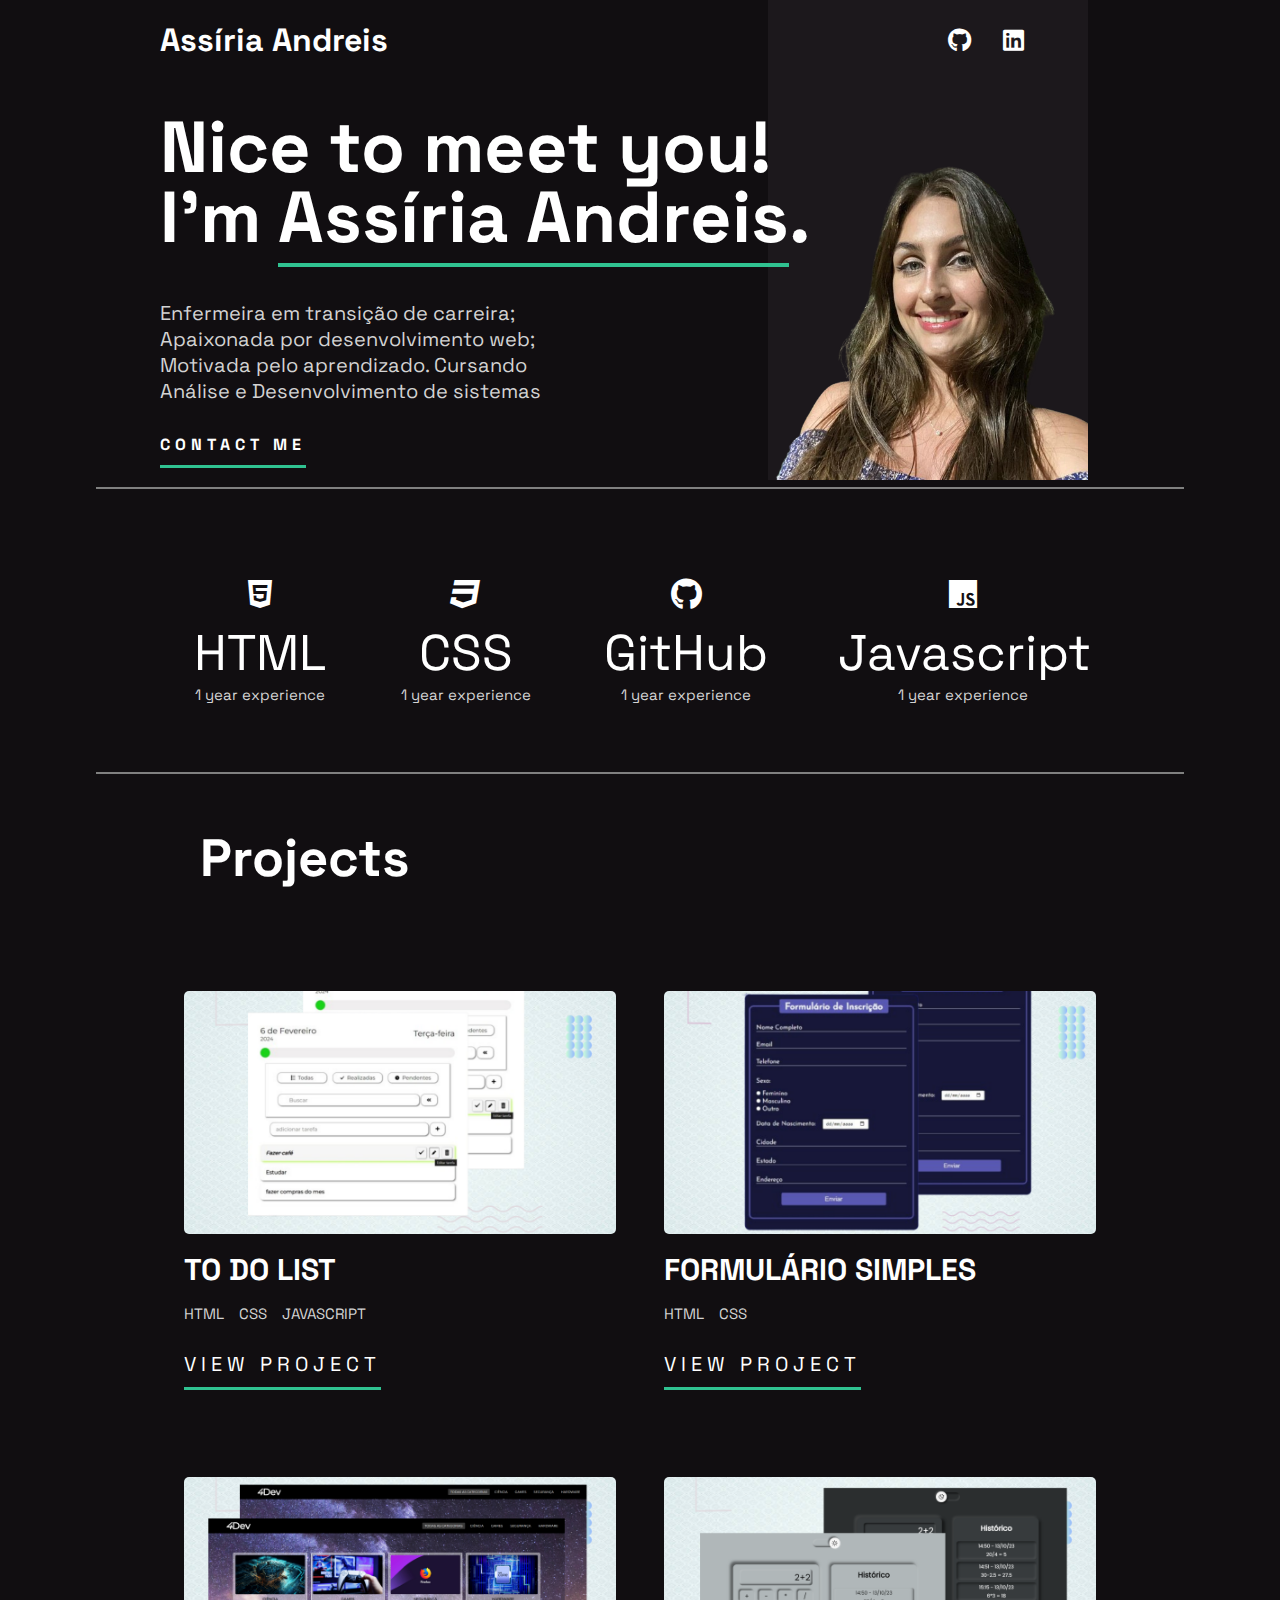
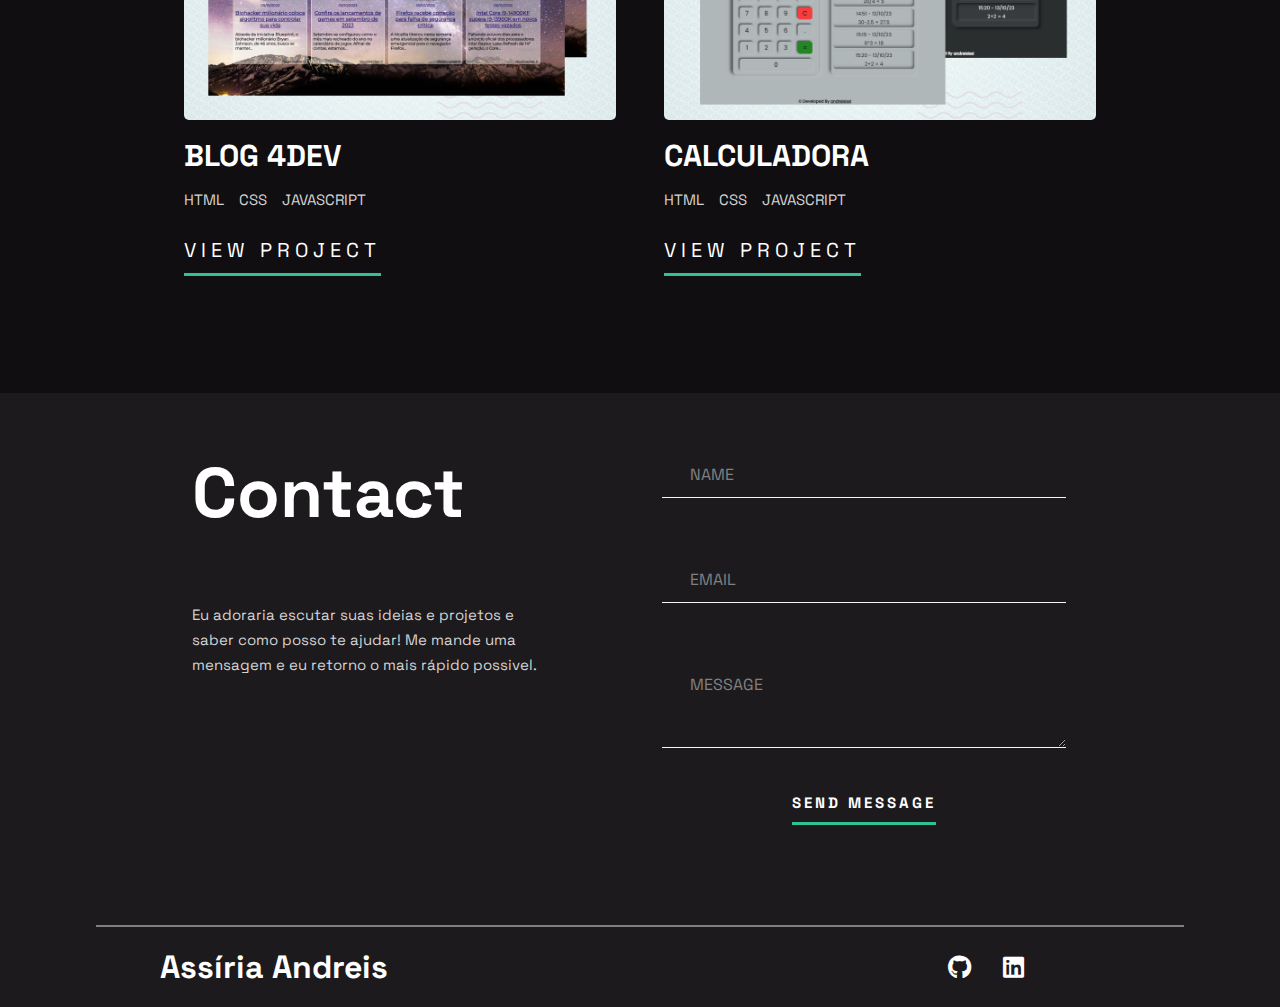
==== commit 6864e2b4: "ajuste contato" ====
--- a/index.html
+++ b/index.html
@@ -150,12 +150,13 @@
             </div>
 
             <div class="containerForm__inputContainer">
-               <textarea name="message" id="message" cols="30" rows="10" name="message" class="inputContainer__input" required></textarea>
+               <textarea name="message" id="message" cols="30" rows="10" name="message" class="inputContainer__input inputContainer__input--message" required></textarea>
                <label for="message">MESSAGE</label>
             </div>
 
             <button type="submit"><strong>send message</strong></button>
-
+            
+            <input type="hidden" name="Created" value="x-sheetmonkey-current-date-time" />
          </form>
          <hr class="linha_hr">
 
--- a/assets/css/style.css
+++ b/assets/css/style.css
@@ -82,6 +82,12 @@
    letter-spacing: 5px;
 }
 
+.profileSection__apresentacaoContainer a:hover,
+.projectsSection__projectsContainer a:hover,
+.contactSection button:hover {
+   color: var(--gray);
+} 
+
 .linha_hr {
    width: 90%;
    margin: auto;
@@ -207,12 +213,18 @@
    border-bottom: 2px solid var(--border-color);
 }
 
+/* comportamento das labels com input em foco e com valor */
 .inputContainer__input:focus ~ label,
 .inputContainer__input:valid ~ label {
    transform: translateY(-20px);
    transition: ease-in .3s;
    font-size: 13px;
    color: var(--border-color);
+}
+
+.inputContainer__input--message {
+   resize: vertical;
+   height: 75px;
 }
 
 .contactSection button {
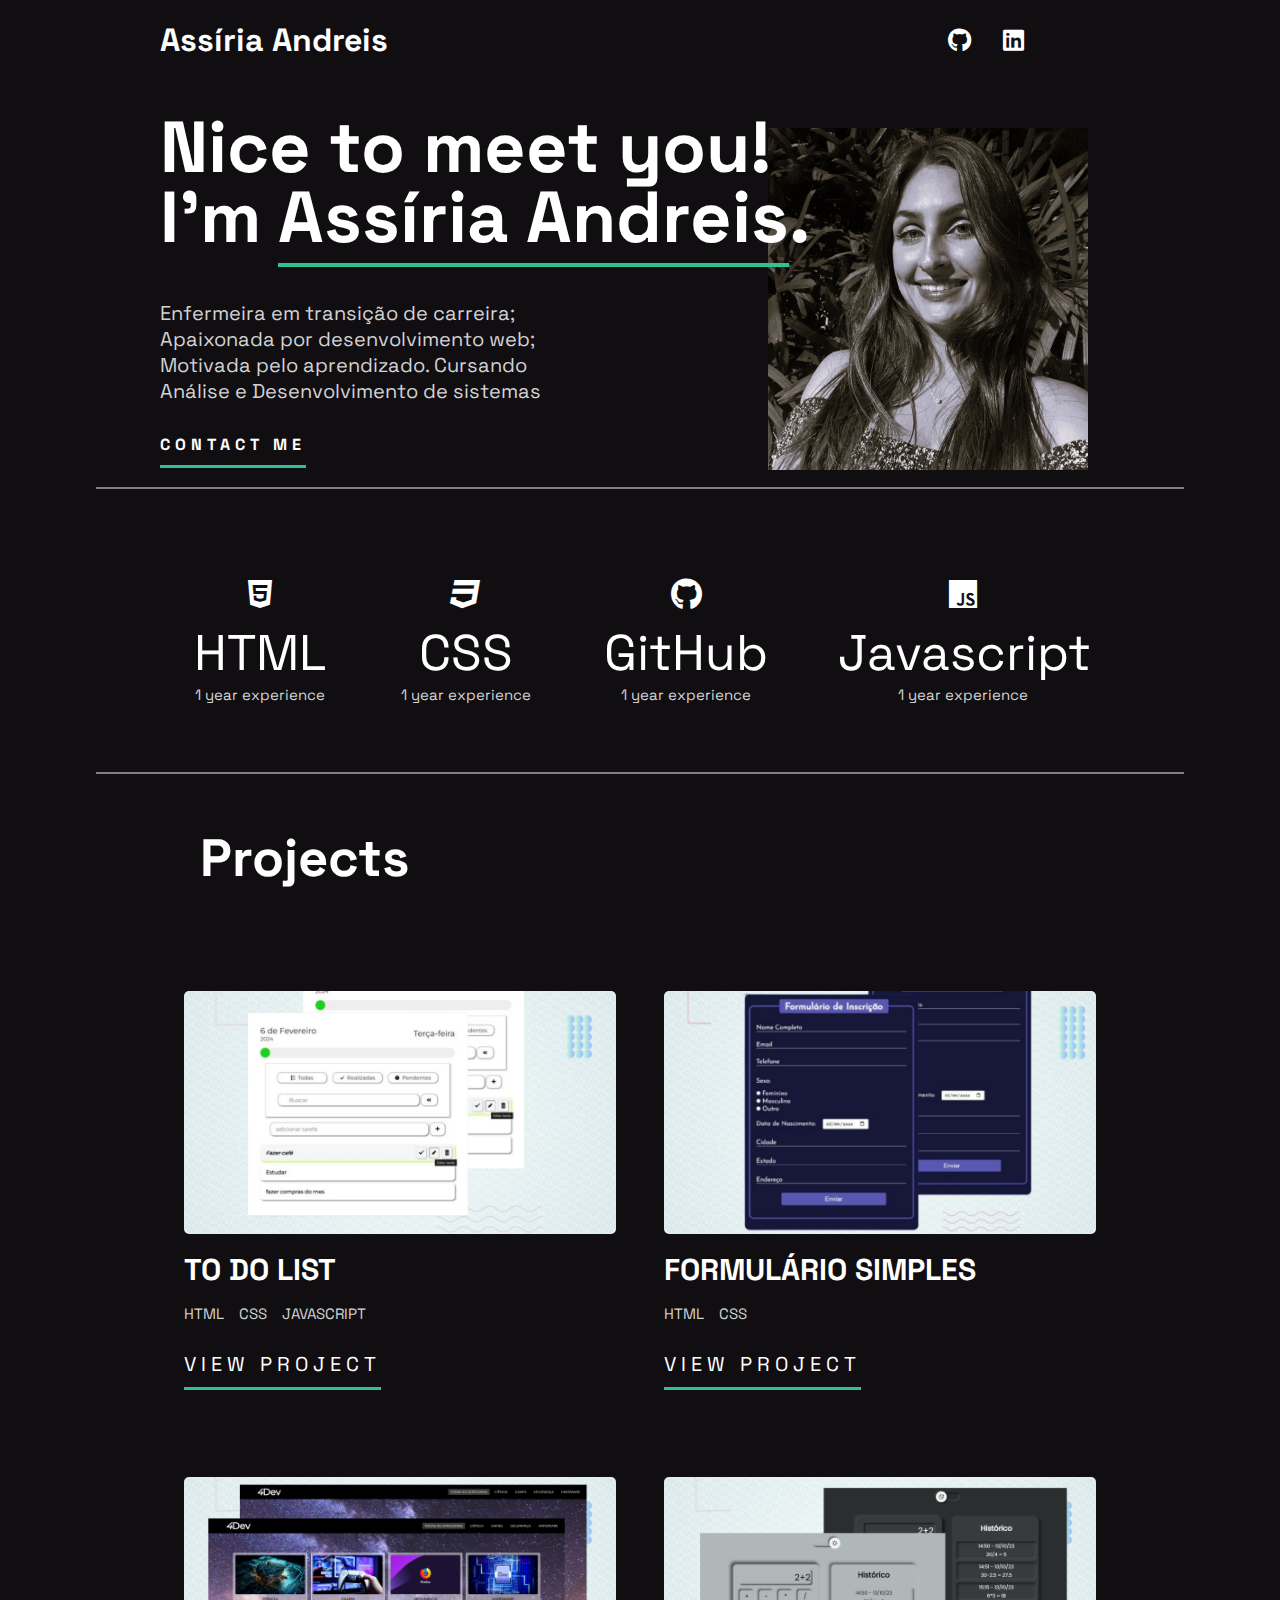
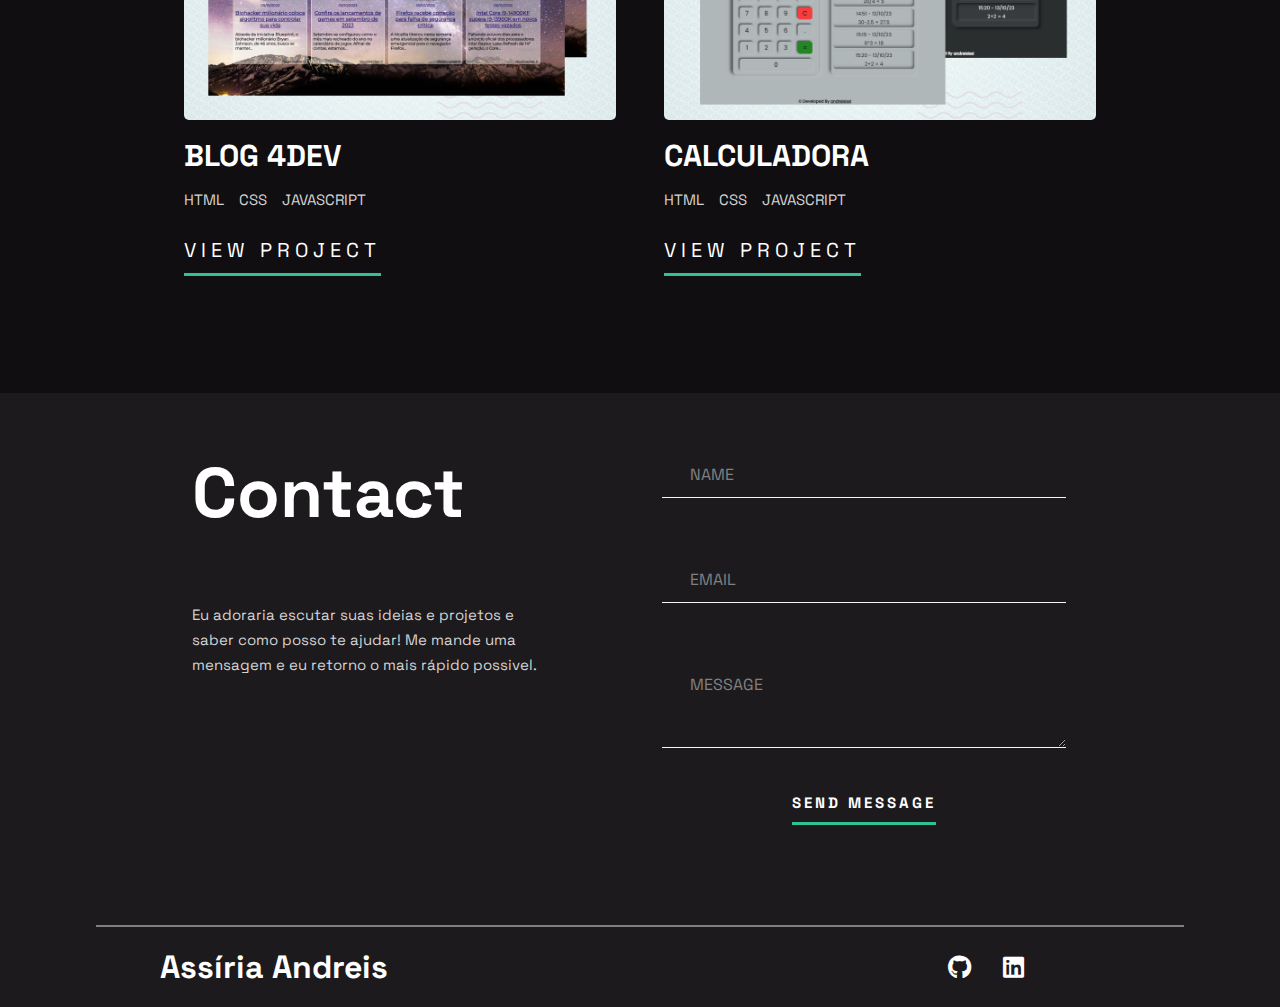
==== commit 37a94850: "Alt. img e link a" ====
--- a/index.html
+++ b/index.html
@@ -20,13 +20,13 @@
          <h1 class="nav__h1">Assíria Andreis</h1>
          <ul class="nav__ul">
             <a href="https://github.com/andreisissi" target="_blank"><i class="fa-brands fa-github" style="color: #ffff"></i></a>
-            <a href="https://www.linkedin.com/in/ass%C3%ADria-andreis-171aa1245/"><i class="fa-brands fa-linkedin" style="color: #ffff"></i></a>
+            <a href="https://www.linkedin.com/in/ass%C3%ADria-andreis-171aa1245/" target="_blank"><i class="fa-brands fa-linkedin" style="color: #ffff"></i></a>
          </ul>
       </nav>
 <!-- PROFILE -->
       <section class="profileSection">
          <div class="profileSection__imgContainer">         
-            <img src="./assets/img/me.png" alt="uma foto de Assíria sorrindo">
+            <img src="./assets/img/assiria.jpg" alt="uma foto de Assíria sorrindo">
          </div>
          <div class="profileSection__apresentacaoContainer">
             <h2 class="apresentacaoContainer__h2">Nice to meet you! <br> I'm <span class="apresentacaoContainer__spanName">Assíria Andreis</span>.</h2>
--- a/assets/css/style.css
+++ b/assets/css/style.css
@@ -41,21 +41,20 @@
 
 .profileSection__imgContainer {
    position: relative;
-   background: linear-gradient(rgba(7, 19, 7, 0.076), #ffffff1f);
-   width: 15rem;
-   height: 17rem;
+   width: 20rem;
+   height: 21.5rem;
    z-index: -1;
    margin: auto;
+
 }
 
 .profileSection__imgContainer img {
    position: relative;
-   width: 15rem;
-   margin-top: 2rem;
+   width: 20rem;
 }
 
 .profileSection__apresentacaoContainer {
-   margin: 5rem 0 5rem;
+   margin: 3rem 0 5rem;
    text-align: center;
 }
 
--- a/assets/css/media_query.css
+++ b/assets/css/media_query.css
@@ -31,7 +31,6 @@
 
 .profileSection__imgContainer {
    position: absolute;
-   background: #1c181c;
    width: 20rem;
    height: 30rem;
    top: 0;
@@ -41,7 +40,7 @@
 .profileSection__imgContainer img {
    position: relative;
    width: 20rem;
-   margin-top: 10rem;
+   margin-top: 8rem;
 }
 
 .profileSection__apresentacaoContainer {
@@ -160,27 +159,26 @@
 /* -------------  PROFILE  ------------- */
 
 .profileSection {
-   margin: 0 5.5rem;
+   margin: 0 5rem;
 }
 
 .profileSection__imgContainer {
    position: absolute;
-   background: #1c181c;
    width: 20rem;
    height: 30rem;
    top: 0;
-   right: 5.5rem;
+   right: 5rem;
 }
 
 .profileSection__imgContainer img {
    position: relative;
    width: 20rem;
-   margin-top: 10rem;
+   margin-top: 9rem;
 }
 
 .profileSection__apresentacaoContainer {
    text-align: left;
-   margin: 3rem 0 ;
+   margin: 3rem 0;
 }
 
 .apresentacaoContainer__h2 {
@@ -341,7 +339,6 @@
 
 .profileSection__imgContainer {
    position: absolute;
-   background: #1c181c;
    width: 20rem;
    height: 30rem;
    top: 0;
@@ -351,7 +348,7 @@
 .profileSection__imgContainer img {
    position: relative;
    width: 20rem;
-   margin-top: 10rem;
+   margin-top: 8rem;
 }
 
 .profileSection__apresentacaoContainer {
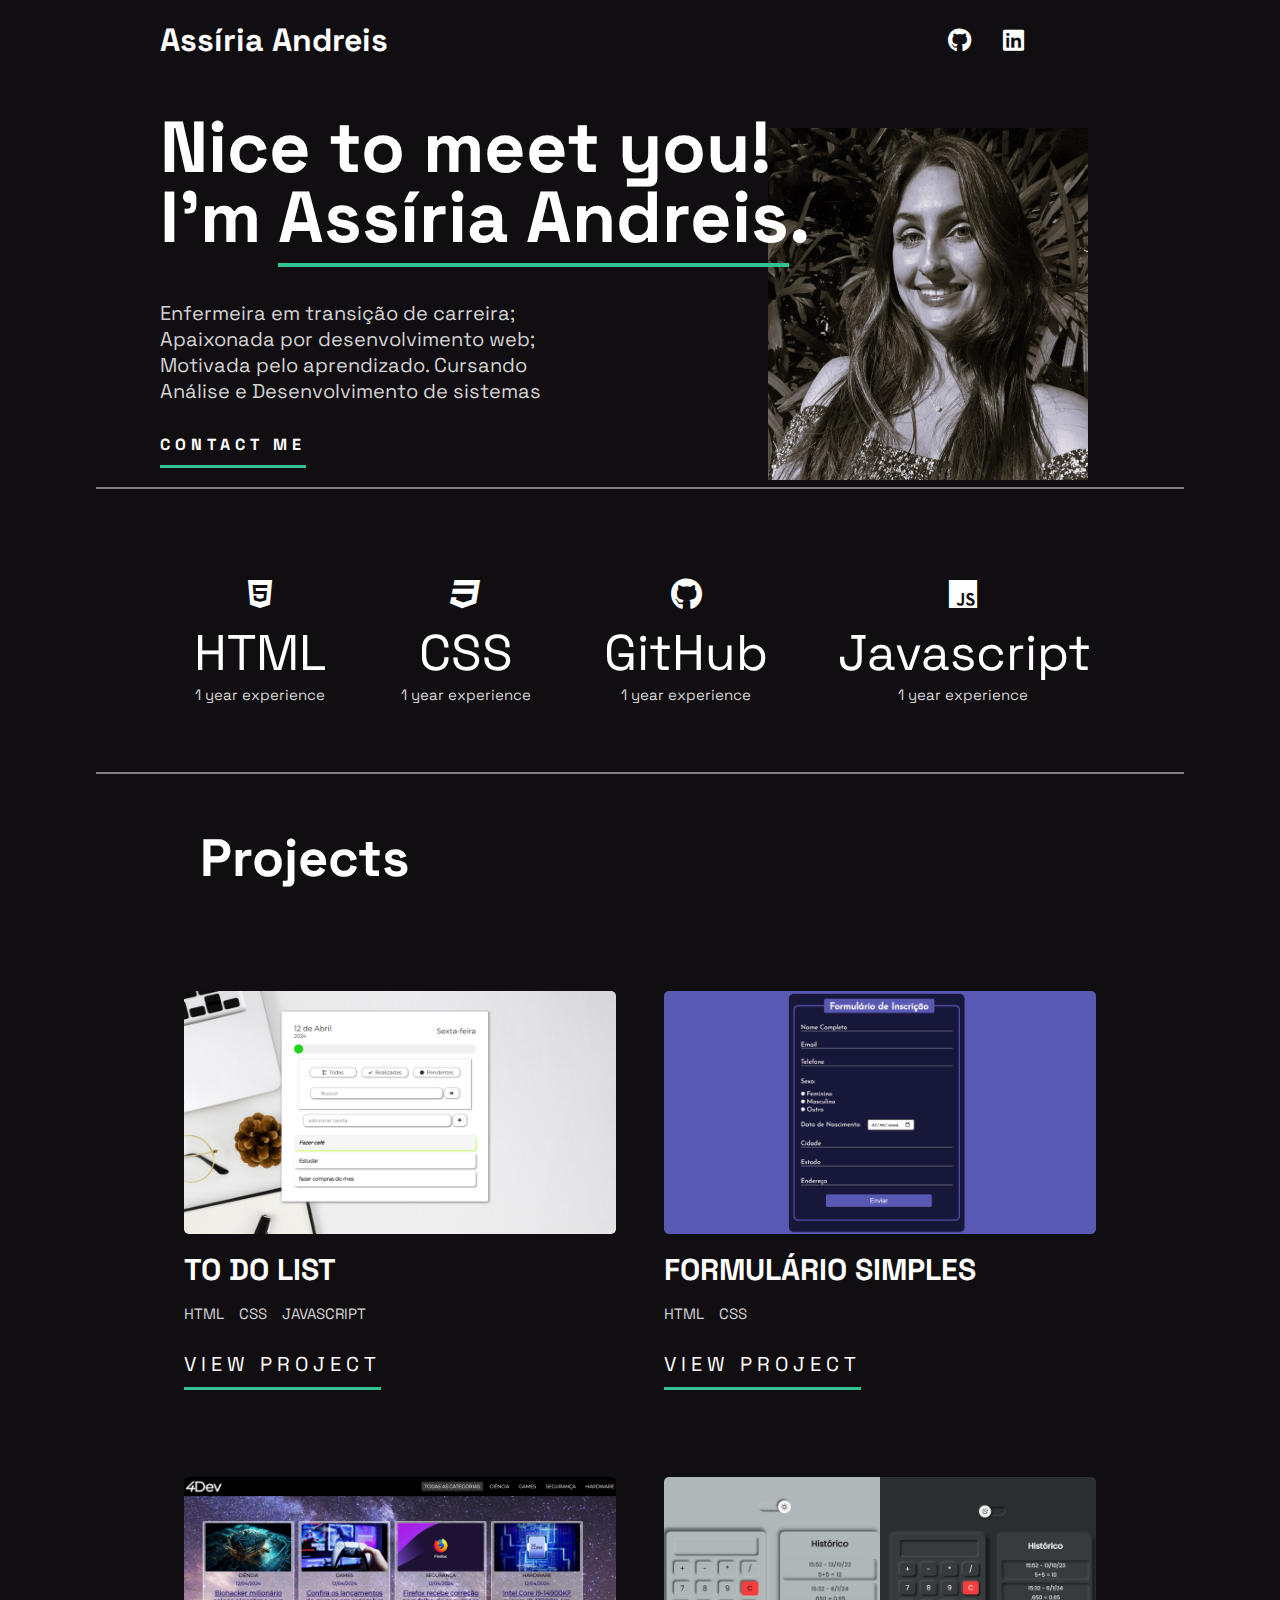
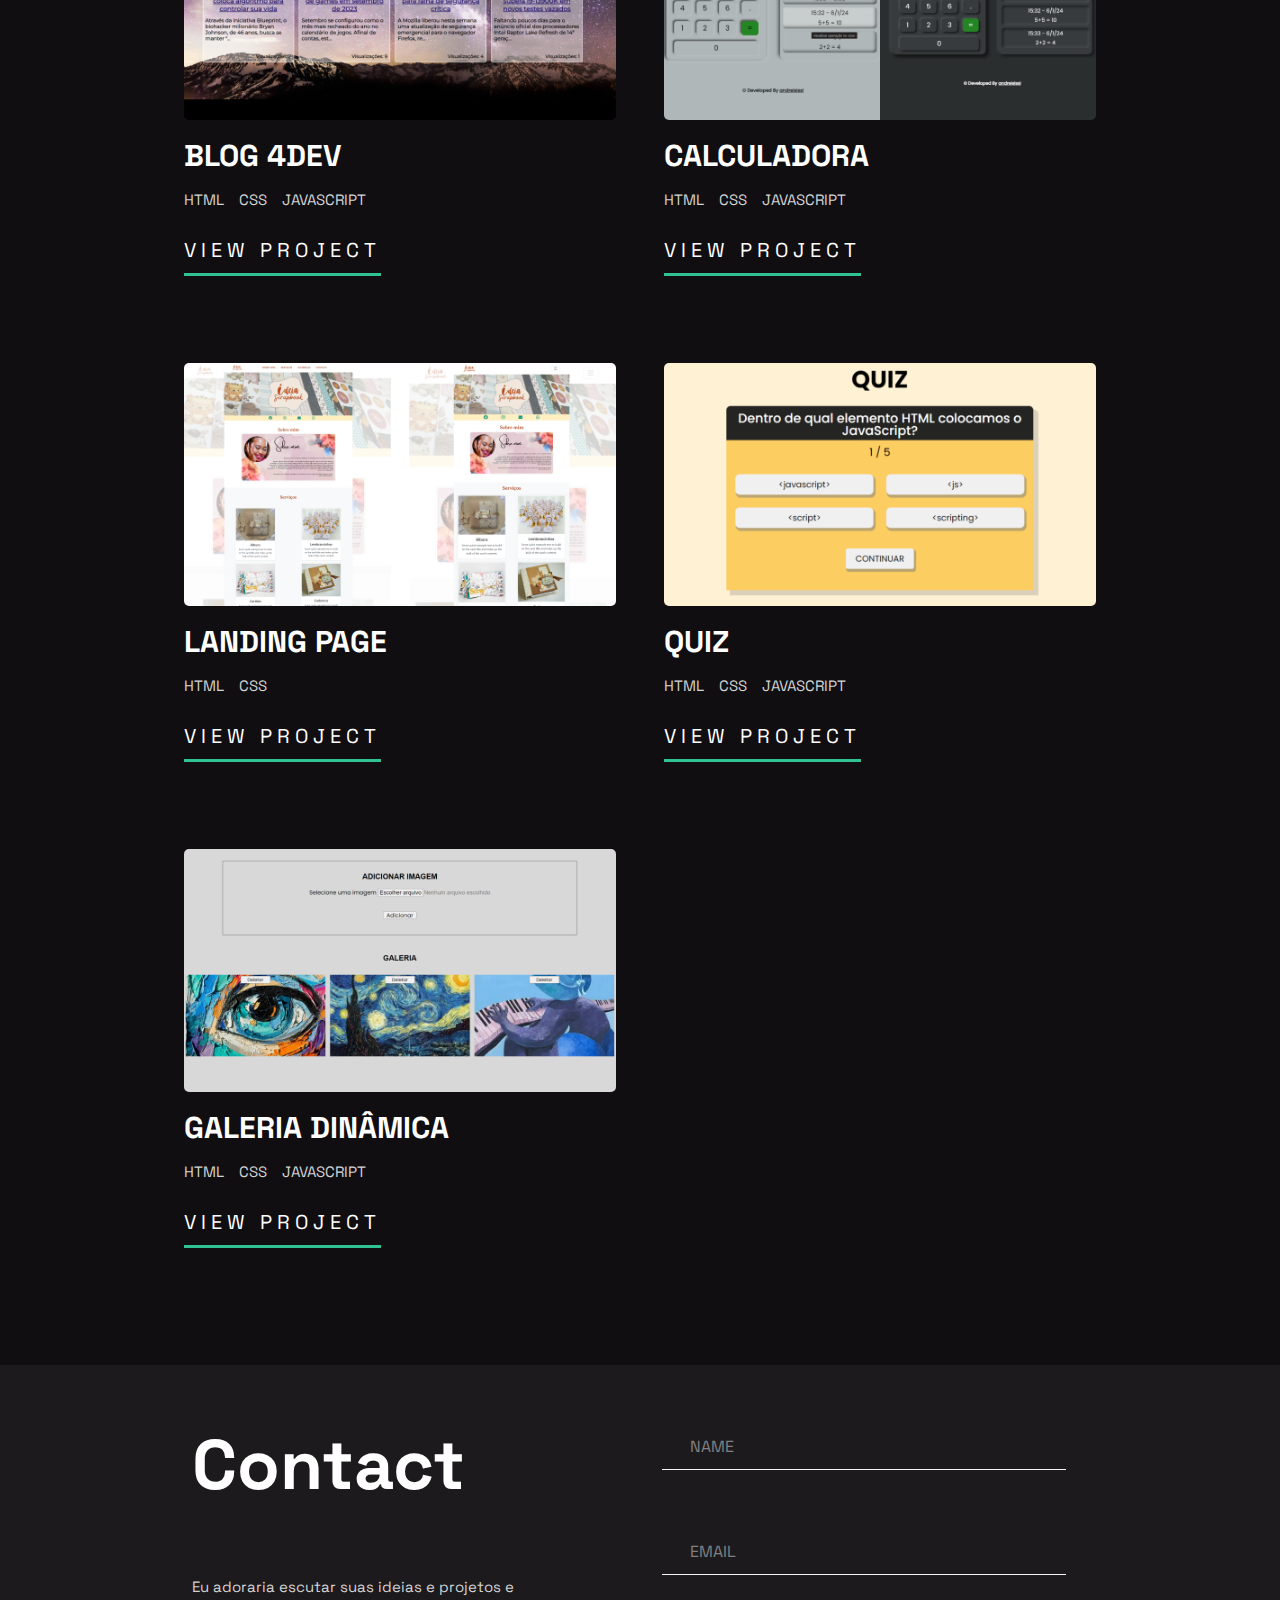
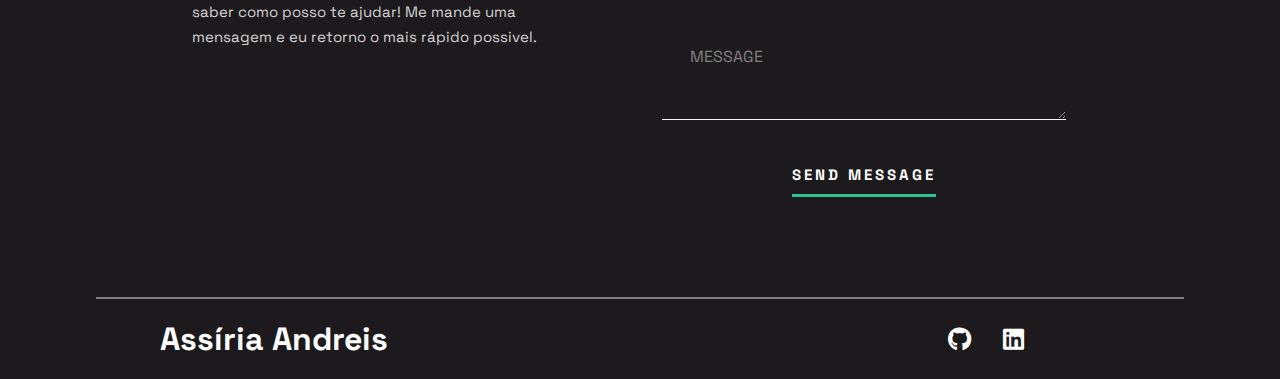
==== commit 1cc42069: "new project" ====
--- a/index.html
+++ b/index.html
@@ -72,7 +72,7 @@
 
          <div class="projectsSection__projectsContainer">
             <div class="projectsContainer__containerImg">
-               <img src="./assets/img/todolist.img.png" alt="Imagem mostrando o To Do List pronto">
+               <img src="./assets/img/todolist.png" alt="Imagem mostrando o To Do List pronto">
             </div>
             <p><strong>to do list</strong></p>
             <div class="projectsSection__containerSpan">
@@ -87,7 +87,7 @@
 
          <div class="projectsSection__projectsContainer">
             <div class="projectsContainer__containerImg">
-               <img src="./assets/img/formulario.img.png" alt="Imagem mostrando o formulário estático pronto com HTML e CSS">
+               <img src="./assets/img/formulario.png" alt="Imagem mostrando o formulário estático pronto com HTML e CSS">
             </div>
             <p><strong>formulário simples</strong></p>
             <div class="projectsSection__containerSpan">
@@ -96,12 +96,12 @@
             </div>
             <br>
 
-            <a href="https://github.com/andreisissi/Formulario" target="_blank">view project</a>
-         </div>
-
-         <div class="projectsSection__projectsContainer">
-            <div class="projectsContainer__containerImg">
-               <img src="./assets/img/blog.img.png" alt="Imagem mostrando o Blog pronto com 4 cards falando sobre tecnologia">
+            <a href="https://andreisissi.github.io/Formulario/" target="_blank">view project</a>
+         </div>
+
+         <div class="projectsSection__projectsContainer">
+            <div class="projectsContainer__containerImg">
+               <img src="./assets/img/4dev.png" alt="Imagem mostrando o Blog pronto com 4 cards falando sobre tecnologia">
             </div>
                <p><strong>Blog 4Dev</strong></p>
             <div class="projectsSection__containerSpan">
@@ -116,7 +116,7 @@
 
          <div class="projectsSection__projectsContainer">
             <div class="projectsContainer__containerImg">
-               <img src="./assets/img/calculadora.img.png" alt="Imagem mostrando a calculadora pronta com o histórico ao lado. Ela possui modo ligth e modo dark">
+               <img src="./assets/img/calculadora.png" alt="Imagem mostrando a calculadora pronta com o histórico ao lado. Ela possui modo ligth e modo dark">
             </div>
                <p><strong>Calculadora</strong></p>
             <div class="projectsSection__containerSpan">
@@ -127,6 +127,65 @@
             <br>
 
             <a href="https://andreisissi.github.io/calculadora-/" target="_blank">view project</a>
+         </div>
+
+         <div class="projectsSection__projectsContainer">
+            <div class="projectsContainer__containerImg">
+               <img src="./assets/img/scrap.png" alt="Imagem mostrando um site chamado Ideia Scrapbook.">
+            </div>
+               <p><strong>Landing Page</strong></p>
+            <div class="projectsSection__containerSpan">
+               <span>html</span>
+               <span>css</span>
+            </div>
+            <br>
+
+            <a href="https://andreisissi.github.io/Land-Page-Scrapbook/" target="_blank">view project</a>
+         </div>
+
+         <div class="projectsSection__projectsContainer">
+            <div class="projectsContainer__containerImg">
+               <img src="./assets/img/quiz.png" alt="Imagem mostrando um Quiz com perguntas sobre Javascript">
+            </div>
+               <p><strong>Quiz</strong></p>
+            <div class="projectsSection__containerSpan">
+               <span>html</span>
+               <span>css</span>
+               <span>javascript</span>
+            </div>
+            <br>
+
+            <a href="https://andreisissi.github.io/Quiz/" target="_blank">view project</a>
+         </div>
+
+         <div class="projectsSection__projectsContainer">
+            <div class="projectsContainer__containerImg">
+               <img src="./assets/img/galeria.png" alt="Imagem mostrando uma Galeria de imagens.">
+            </div>
+               <p><strong>Galeria Dinâmica</strong></p>
+            <div class="projectsSection__containerSpan">
+               <span>html</span>
+               <span>css</span>
+               <span>javascript</span>
+            </div>
+            <br>
+
+            <a href="https://andreisissi.github.io/Galeria-Dinamica/" target="_blank">view project</a>
+         </div>
+
+         <div class="projectsSection__projectsContainer hide">
+            <div class="projectsContainer__containerImg">
+               <img src="./assets/img/galeria.png" alt="Imagem mostrando uma Galeria de imagens.">
+            </div>
+               <p><strong>Galeria Dinâmica</strong></p>
+            <div class="projectsSection__containerSpan">
+               <span>html</span>
+               <span>css</span>
+               <span>javascript</span>
+            </div>
+            <br>
+
+            <a href="https://andreisissi.github.io/Galeria-Dinamica/" target="_blank">view project</a>
          </div>
 
       </section>
@@ -141,7 +200,7 @@
 
             <div class="containerForm__inputContainer">
                <input type="text" id="name" class="inputContainer__input" name="name" required>
-               <label for="text">NAME</label>
+               <label for="name">NAME</label>
             </div>
 
             <div class="containerForm__inputContainer">
--- a/assets/css/style.css
+++ b/assets/css/style.css
@@ -41,11 +41,12 @@
 
 .profileSection__imgContainer {
    position: relative;
+   display: flex;
+   flex-wrap: wrap;
    width: 20rem;
    height: 21.5rem;
    z-index: -1;
    margin: auto;
-
 }
 
 .profileSection__imgContainer img {
@@ -79,6 +80,11 @@
    border-bottom: 3px solid var(--border-color);
    padding-bottom: 10px;
    letter-spacing: 5px;
+}
+
+.hide {
+   visibility: hidden;
+   height: 10px;
 }
 
 .profileSection__apresentacaoContainer a:hover,
